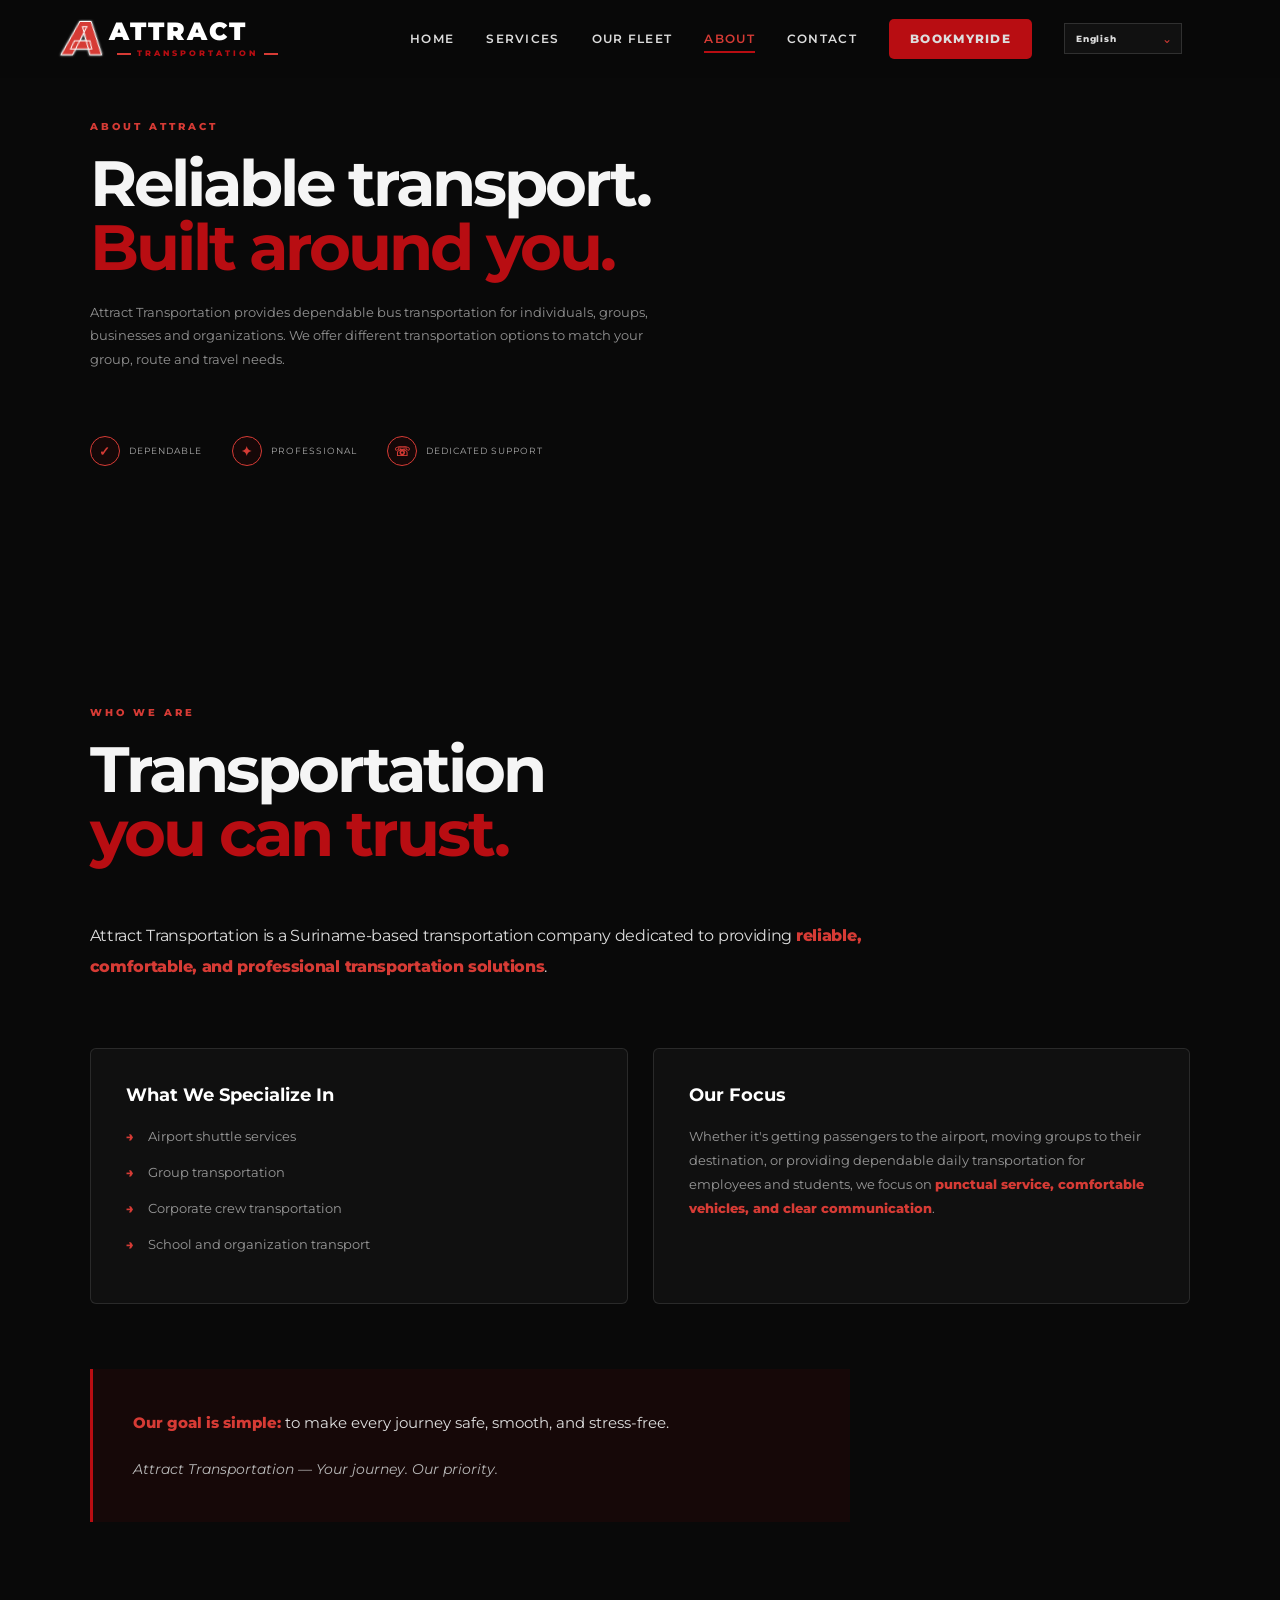
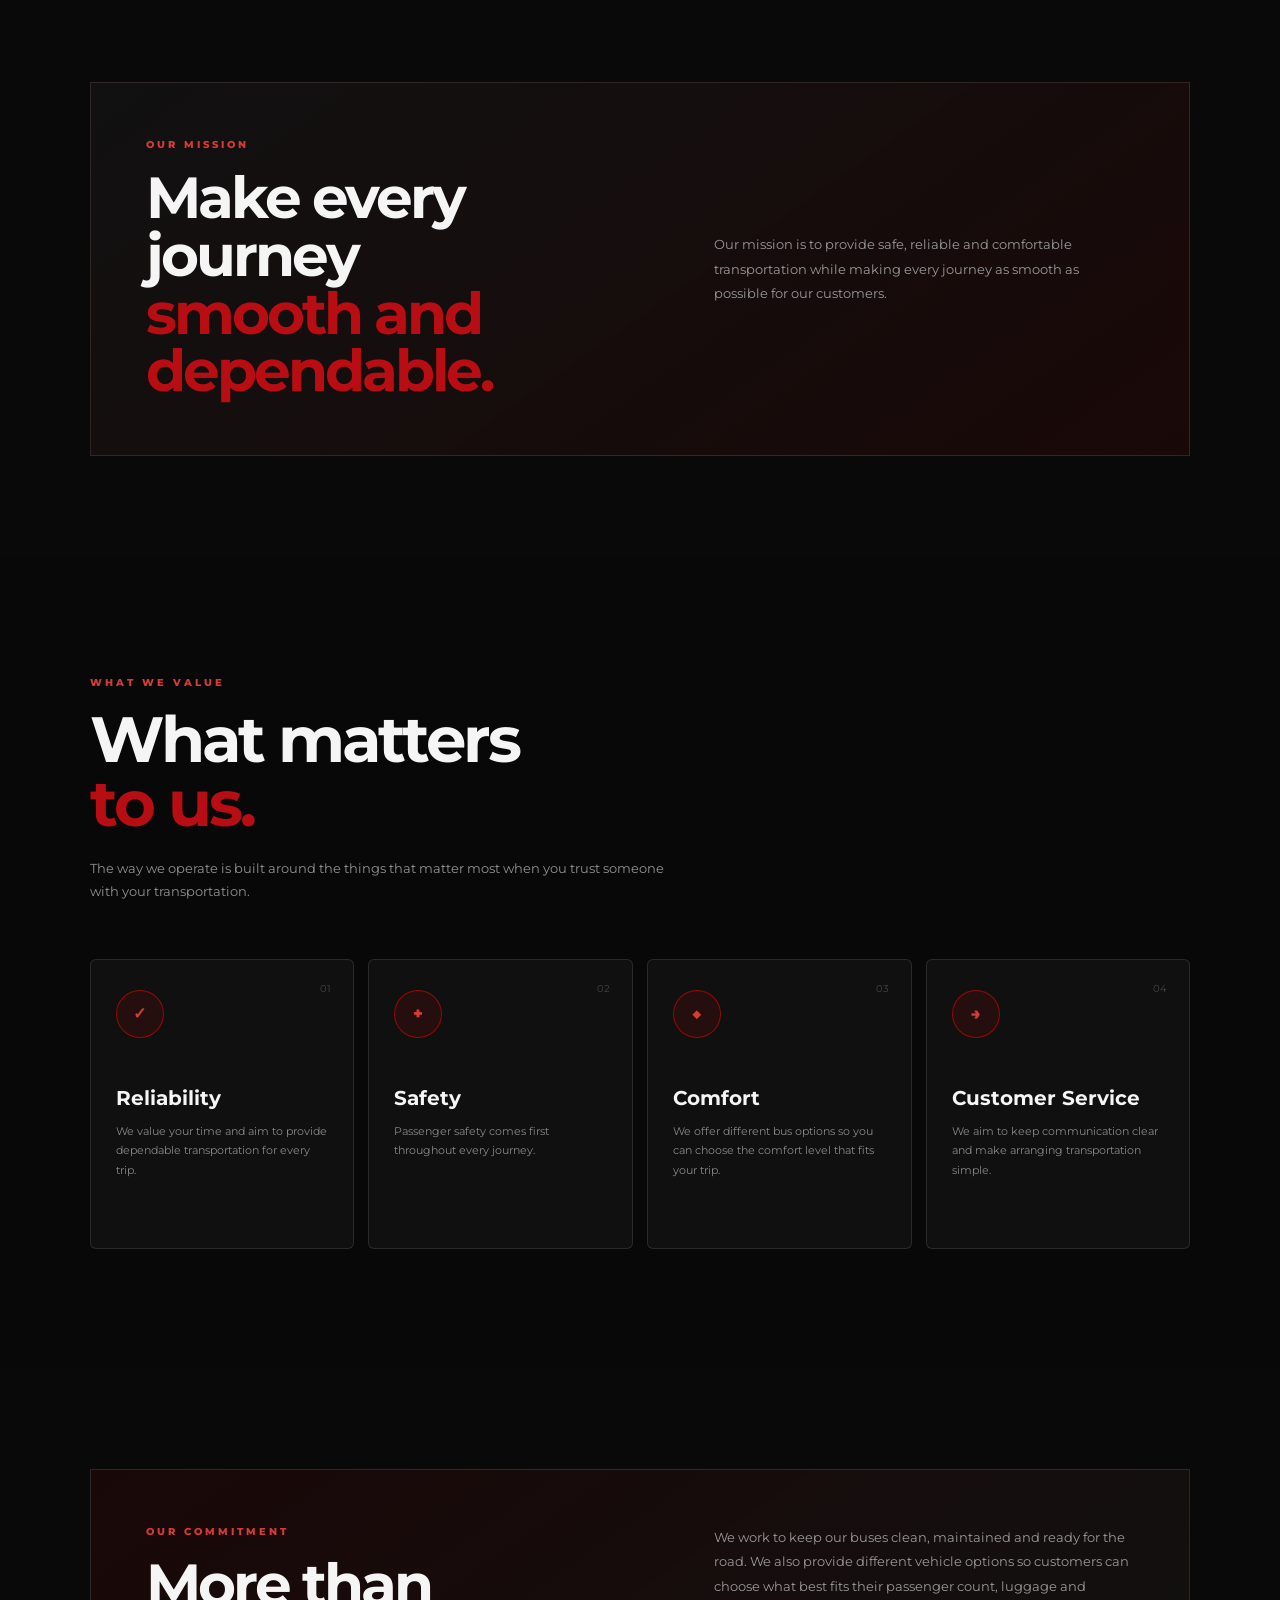
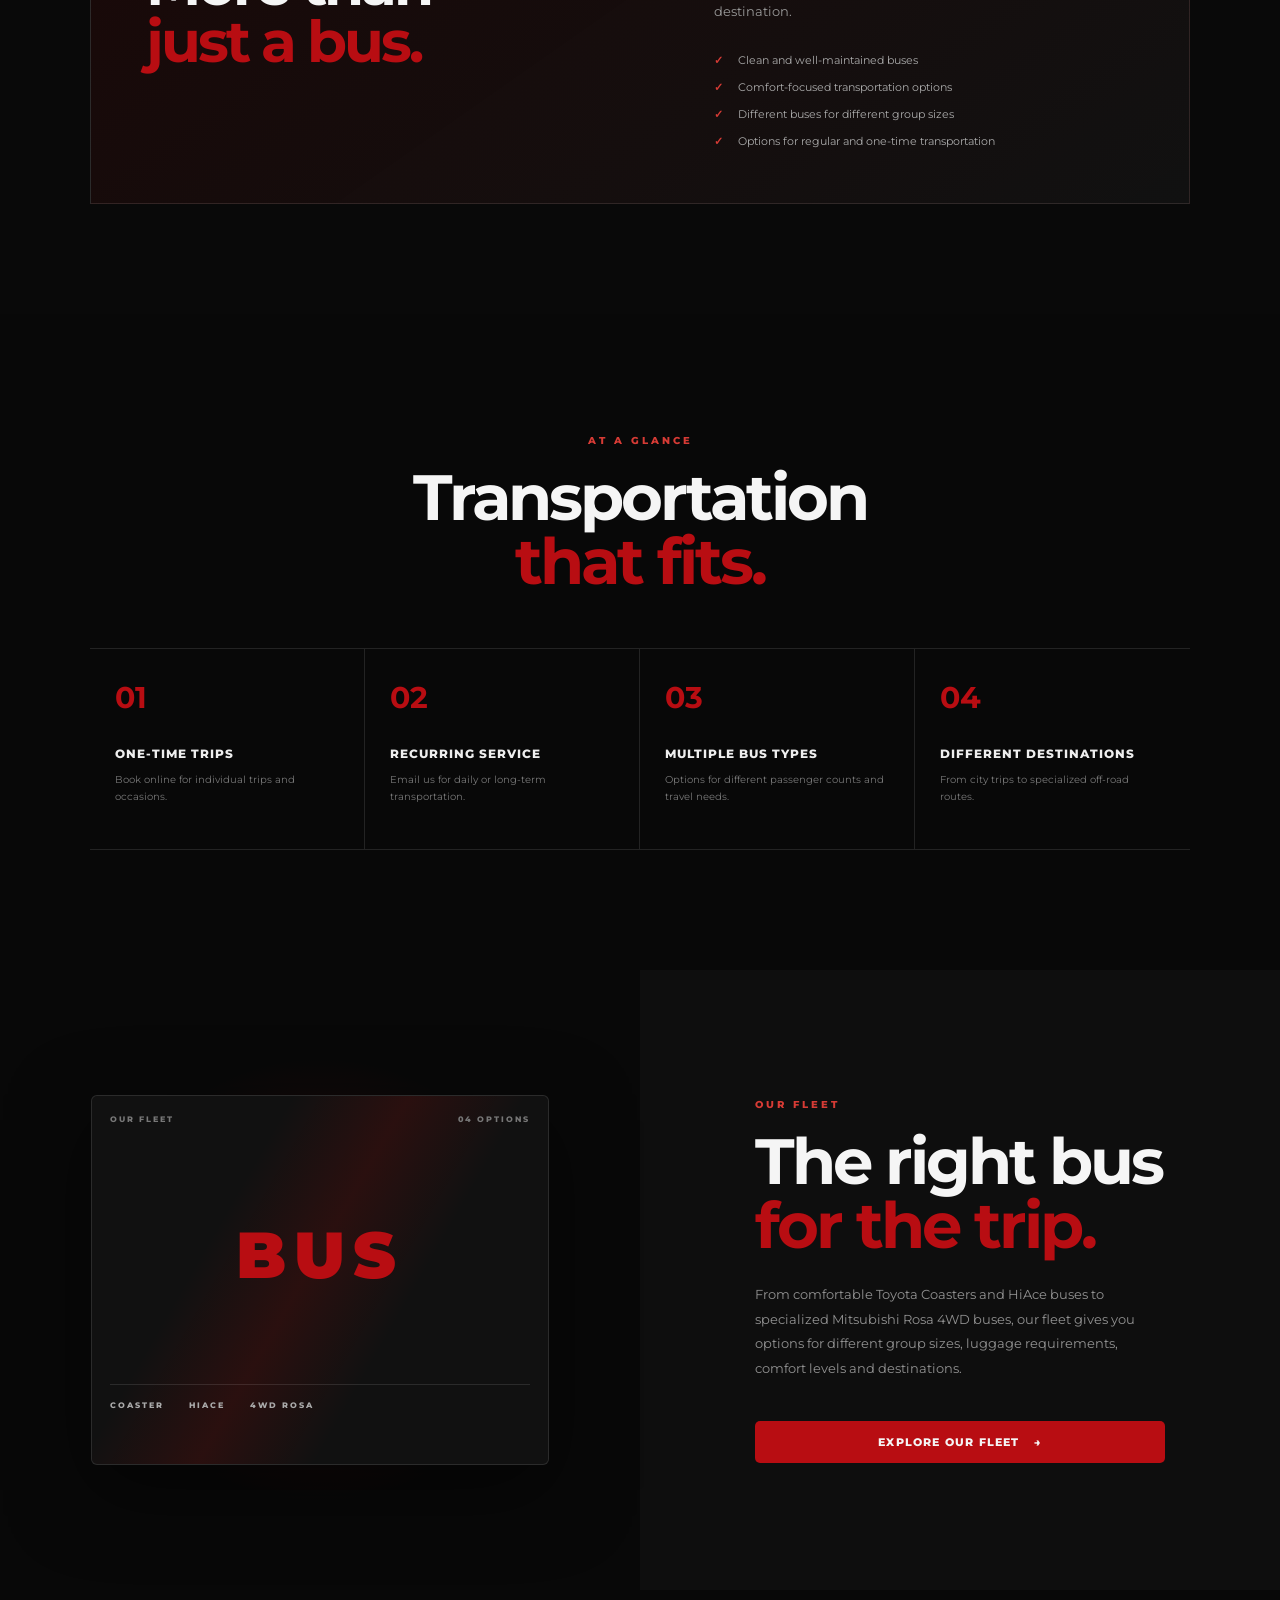
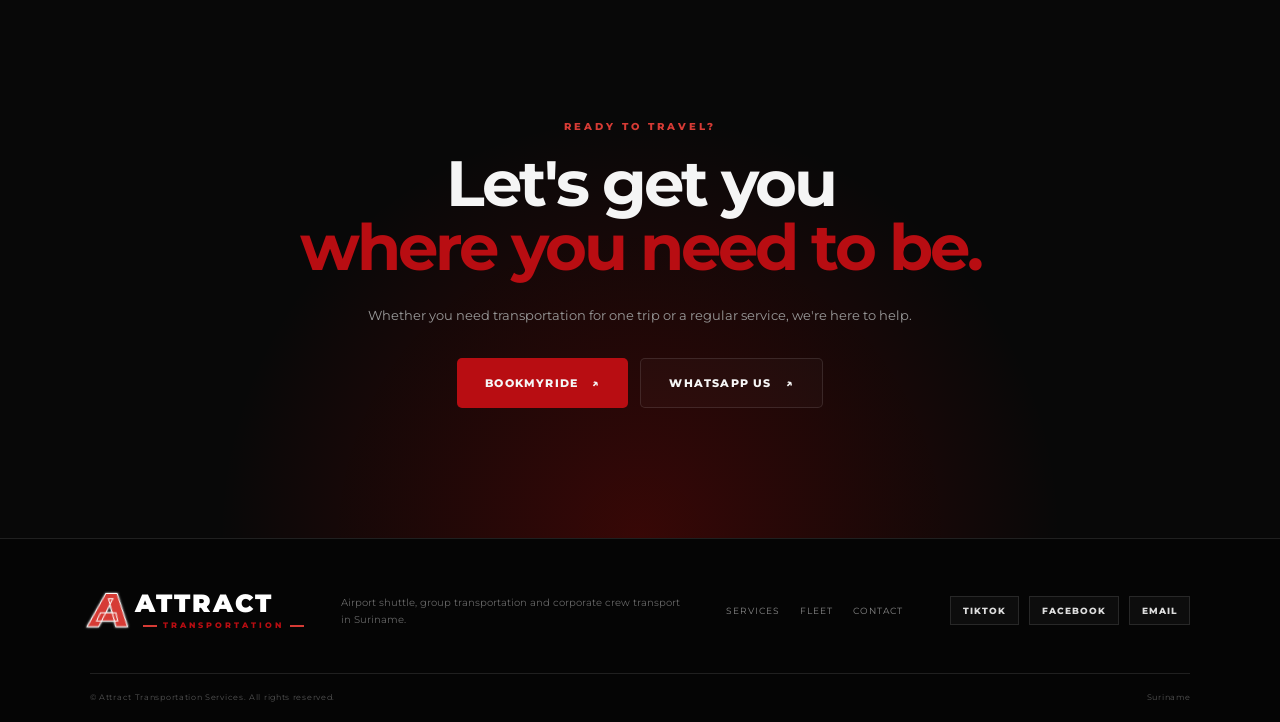
==== about.html @ d3d2a914 "Add files via upload" ====
<!DOCTYPE html>
<html lang="en">
<head>
  <meta charset="UTF-8">
  <meta name="viewport" content="width=device-width, initial-scale=1.0">
  <meta name="description" content="Learn about Attract Transportation and what we stand for.">
  <title>About | Attract Transportation</title>
  <link rel="preconnect" href="https://fonts.googleapis.com">
  <link rel="preconnect" href="https://fonts.gstatic.com" crossorigin>
  <link href="https://fonts.googleapis.com/css2?family=Montserrat:wght@400;500;600;700;800&display=swap" rel="stylesheet">
  <link rel="stylesheet" href="style.css">
</head>
<body>

<div class="loader" id="loader">
  <div class="loader-ring"></div>
  <span>ATTRACT</span>
</div>

<header class="header" id="header">
  <a class="logo" href="index.html" aria-label="Attract Transportation home">
    <span class="logo-symbol" aria-hidden="true">A</span>
    <span class="logo-text">
      <span class="logo-title">ATTRACT</span>
      <span class="logo-subtitle">TRANSPORTATION</span>
    </span>
  </a>

  <button class="menu-toggle" id="menuToggle" aria-label="Open menu" aria-expanded="false">
    <span></span><span></span><span></span>
  </button>

  <nav class="nav" id="nav">
    <a href="index.html">Home</a>
    <a href="services.html">Services</a>
    <a href="fleet.html">Our Fleet</a>
    <a class="active" href="about.html">About</a>
    <a href="contact.html">Contact</a>
    <a class="nav-cta" href="bookmyride.html">BookMyRide</a>
  </nav>
</header>

<main>

  <!-- ABOUT HERO -->
  <section class="section about-hero">
    <div class="section-heading reveal">
      <p class="eyebrow">ABOUT ATTRACT</p>
      <h2>Reliable transport.<br><span>Built around you.</span></h2>
      <p>Attract Transportation provides dependable bus transportation for individuals, groups, businesses and organizations. We offer different transportation options to match your group, route and travel needs.</p>
    </div>

    <div class="hero-trust reveal delay-1">
      <div><span class="trust-icon" aria-hidden="true">✓</span><span>Dependable</span></div>
      <div><span class="trust-icon" aria-hidden="true">✦</span><span>Professional</span></div>
      <div><span class="trust-icon" aria-hidden="true">☏</span><span>Dedicated Support</span></div>
    </div>
  </section>

  <!-- OUR STORY -->
  <section class="section about-story">
    <div class="section-heading reveal">
      <p class="eyebrow">WHO WE ARE</p>
      <h2>Transportation<br><span>you can trust.</span></h2>
    </div>

    <div class="about-story-content reveal">
      <div class="about-intro">
        <p class="intro-main">
          Attract Transportation is a Suriname-based transportation company dedicated to providing 
          <strong>reliable, comfortable, and professional transportation solutions</strong>.
        </p>
      </div>

      <div class="about-story-highlights">
        <div class="highlight-box reveal">
          <h3>What We Specialize In</h3>
          <ul class="highlight-list">
            <li>Airport shuttle services</li>
            <li>Group transportation</li>
            <li>Corporate crew transportation</li>
            <li>School and organization transport</li>
          </ul>
        </div>

        <div class="highlight-box reveal delay-1">
          <h3>Our Focus</h3>
          <p>
            Whether it's getting passengers to the airport, moving groups to their destination, 
            or providing dependable daily transportation for employees and students, we focus on 
            <strong>punctual service, comfortable vehicles, and clear communication</strong>.
          </p>
        </div>
      </div>

      <div class="about-mission-statement reveal delay-2">
        <p class="mission-text">
          <strong>Our goal is simple:</strong> to make every journey safe, smooth, and stress-free.
        </p>
        <p class="tagline">
          <em>Attract Transportation — Your journey. Our priority.</em>
        </p>
      </div>
    </div>
  </section>

  <!-- MISSION -->
  <section class="section about-mission">
    <div class="about-mission-box reveal">
      <div>
        <p class="eyebrow">OUR MISSION</p>
        <h2>Make every journey<br><span>smooth and dependable.</span></h2>
      </div>
      <p>
        Our mission is to provide safe, reliable and comfortable
        transportation while making every journey as smooth as possible
        for our customers.
      </p>
    </div>
  </section>

  <!-- VALUES -->
  <section class="section about-values">
    <div class="section-heading reveal">
      <p class="eyebrow">WHAT WE VALUE</p>
      <h2>What matters<br><span>to us.</span></h2>
      <p>
        The way we operate is built around the things that matter most when
        you trust someone with your transportation.
      </p>
    </div>

    <div class="about-values-grid">
      <article class="about-value-card reveal">
        <span>01</span>
        <div class="about-value-icon">✓</div>
        <h3>Reliability</h3>
        <p>We value your time and aim to provide dependable transportation for every trip.</p>
      </article>

      <article class="about-value-card reveal delay-1">
        <span>02</span>
        <div class="about-value-icon">+</div>
        <h3>Safety</h3>
        <p>Passenger safety comes first throughout every journey.</p>
      </article>

      <article class="about-value-card reveal delay-2">
        <span>03</span>
        <div class="about-value-icon">◆</div>
        <h3>Comfort</h3>
        <p>We offer different bus options so you can choose the comfort level that fits your trip.</p>
      </article>

      <article class="about-value-card reveal delay-3">
        <span>04</span>
        <div class="about-value-icon">→</div>
        <h3>Customer Service</h3>
        <p>We aim to keep communication clear and make arranging transportation simple.</p>
      </article>
    </div>
  </section>

  <!-- COMMITMENT -->
  <section class="section about-commitment">
    <div class="about-commitment-box reveal">
      <div>
        <p class="eyebrow">OUR COMMITMENT</p>
        <h2>More than<br><span>just a bus.</span></h2>
      </div>
      <div>
        <p>
          We work to keep our buses clean, maintained and ready for the road.
          We also provide different vehicle options so customers can choose
          what best fits their passenger count, luggage and destination.
        </p>

        <ul class="about-check-list">
          <li>Clean and well-maintained buses</li>
          <li>Comfort-focused transportation options</li>
          <li>Different buses for different group sizes</li>
          <li>Options for regular and one-time transportation</li>
        </ul>
      </div>
    </div>
  </section>

  <!-- COMPANY FACTS -->
  <section class="section about-facts">
    <div class="section-heading centered reveal">
      <p class="eyebrow">AT A GLANCE</p>
      <h2>Transportation<br><span>that fits.</span></h2>
    </div>

    <div class="about-facts-grid">
      <div class="about-fact reveal">
        <strong>01</strong>
        <span>One-Time Trips</span>
        <p>Book online for individual trips and occasions.</p>
      </div>
      <div class="about-fact reveal delay-1">
        <strong>02</strong>
        <span>Recurring Service</span>
        <p>Email us for daily or long-term transportation.</p>
      </div>
      <div class="about-fact reveal delay-2">
        <strong>03</strong>
        <span>Multiple Bus Types</span>
        <p>Options for different passenger counts and travel needs.</p>
      </div>
      <div class="about-fact reveal delay-3">
        <strong>04</strong>
        <span>Different Destinations</span>
        <p>From city trips to specialized off-road routes.</p>
      </div>
    </div>
  </section>

  <!-- FLEET PREVIEW -->
  <section class="split-section about-fleet-preview">
    <div class="fleet-photo about-fleet-visual reveal">
      <div class="about-fleet-card">
        <div class="about-fleet-card-top">
          <span>OUR FLEET</span>
          <span>04 OPTIONS</span>
        </div>
        <div class="about-fleet-bus">BUS</div>
        <div class="about-fleet-card-bottom">
          <span>COASTER</span>
          <span>HIACE</span>
          <span>4WD ROSA</span>
        </div>
      </div>
    </div>

    <div class="fleet-copy reveal delay-1">
      <p class="eyebrow">OUR FLEET</p>
      <h2>The right bus<br><span>for the trip.</span></h2>
      <p>
        From comfortable Toyota Coasters and HiAce buses to specialized
        Mitsubishi Rosa 4WD buses, our fleet gives you options for different
        group sizes, luggage requirements, comfort levels and destinations.
      </p>
      <a class="btn btn-primary" href="fleet.html">Explore Our Fleet <span>→</span></a>
    </div>
  </section>

  <!-- CTA -->
  <section class="cta-section">
    <div class="cta-bg"></div>
    <div class="cta-content reveal">
      <p class="eyebrow">READY TO TRAVEL?</p>
      <h2>Let's get you<br><span>where you need to be.</span></h2>
      <p>
        Whether you need transportation for one trip or a regular service,
        we're here to help.
      </p>
      <div class="contact-actions">
        <a class="btn big btn-primary" href="bookmyride.html">BookMyRide <span>↗</span></a>
        <a class="btn big btn-ghost" href="https://wa.me/5978834256?text=Hello%20Attract%20Transportation%2C%20I%27d%20like%20to%20request%20a%20quote." target="_blank" rel="noopener">WhatsApp Us <span>↗</span></a>
    </div>
      </div>
    </div>
  </section>

</main>

<footer>
  <div class="footer-main">
    <a class="logo" href="index.html">
      <span class="logo-symbol" aria-hidden="true">A</span>
      <span class="logo-text">
        <span class="logo-title">ATTRACT</span>
        <span class="logo-subtitle">TRANSPORTATION</span>
      </span>
    </a>

    <p>Airport shuttle, group transportation and corporate crew transport in Suriname.</p>

    <div class="footer-links">
      <a href="services.html">Services</a>
      <a href="fleet.html">Fleet</a>
      <a href="contact.html">Contact</a>
    </div>

    <div class="footer-social" aria-label="Social links">
      <a class="social-link" href="https://www.tiktok.com/@attract.transport" target="_blank" rel="noopener">TikTok</a>
      <a class="social-link" href="https://www.facebook.com/attracttransportation" target="_blank" rel="noopener">Facebook</a>
      <a class="social-link" href="mailto:ariefdoebrie@hotmail.com">Email</a>
    </div>
  </div>

  <div class="footer-bottom">
    <span>© <span id="year"></span> Attract Transportation Services. All rights reserved.</span>
    <span>Suriname</span>
  </div>
</footer>

<script src="script.js"></script>
</body>
</html>
---- style.css ----
*{margin:0;padding:0;box-sizing:border-box}
:root{--black:#080808;--black2:#111;--red:#b80d12;--red2:#d63b35;--white:#f5f5f5;--muted:#a7a7a7;--line:rgba(255,255,255,.11)}
html{scroll-behavior:smooth}
body{font-family:Montserrat,Arial,sans-serif;background:var(--black);color:var(--white);overflow-x:hidden}
a{color:inherit;text-decoration:none}
.header{height:78px;position:fixed;top:0;left:0;right:0;z-index:1000;display:flex;align-items:center;padding:0 5vw;border-bottom:1px solid transparent;background:rgba(8,8,8,.25);backdrop-filter:blur(12px);transition:.35s}
.header.scrolled{background:rgba(8,8,8,.94);border-color:var(--line)}
.logo{display:flex;align-items:center;gap:10px;margin-right:auto;min-width:0;line-height:1;height:54px}
.logo-symbol{font-size:48px;line-height:.82;font-weight:900;letter-spacing:-4px;color:var(--red2);-webkit-text-stroke:1px #fff;text-transform:uppercase;transform:skewX(-7deg);display:block;text-align:center;filter:drop-shadow(0 0 1px rgba(255,255,255,.9))}
.logo-text{display:flex;flex-direction:column;justify-content:center;min-width:0}
.logo-title{display:block;font-size:25px;line-height:.95;font-weight:900;letter-spacing:2px;color:#fff;text-transform:uppercase;white-space:nowrap}
.logo-subtitle{display:block;margin-top:5px;padding:0 2px;text-transform:uppercase;font-size:8px;letter-spacing:3px;color:var(--red);font-weight:800;white-space:nowrap}
.logo-subtitle:before,.logo-subtitle:after{content:"";display:inline-block;vertical-align:middle;width:14px;height:2px;background:var(--red2);margin:0 6px}
.logo-mark{width:38px;height:38px;border:2px solid var(--red);display:grid;place-items:center;font-size:21px;font-weight:800;transform:skew(-8deg)}
.logo strong{display:block;font-size:16px;letter-spacing:2px}
.logo small{display:block;color:#aaa;font-size:7px;letter-spacing:3px;margin-top:2px}
.nav{display:flex;gap:32px;margin-right:34px}.nav a{font-size:12px;font-weight:600;text-transform:uppercase;letter-spacing:1.3px;color:#ddd;position:relative}.nav a:after{content:"";position:absolute;left:0;bottom:-8px;width:0;height:2px;background:var(--red);transition:.25s}.nav a:hover:after{width:100%}
.nav-cta,.btn{display:inline-flex;align-items:center;justify-content:center;gap:14px;font-size:11px;font-weight:800;text-transform:uppercase;letter-spacing:1.2px;padding:14px 21px;transition:.3s}
.nav-cta{background:var(--red);clip-path:polygon(7px 0,100% 0,calc(100% - 7px) 100%,0 100%)}.nav-cta:hover,.btn-primary:hover{background:var(--red2);transform:translateY(-2px)}
.menu-toggle{display:none;background:none;border:0}.menu-toggle span{display:block;width:26px;height:2px;background:#fff;margin:5px}
.hero{min-height:100vh;display:grid;grid-template-columns:minmax(620px,1fr) minmax(340px,430px);align-items:center;padding:120px 7vw 70px;position:relative;overflow:hidden;background:radial-gradient(circle at 78% 50%,rgba(225,6,0,.16),transparent 34%),linear-gradient(125deg,#080808 40%,#101010)}
.hero:after{content:"";position:absolute;inset:0;pointer-events:none;background:linear-gradient(90deg,transparent 49.9%,rgba(255,255,255,.025) 50%,transparent 50.1%),linear-gradient(0deg,transparent 49.9%,rgba(255,255,255,.025) 50%,transparent 50.1%);background-size:80px 80px;opacity:.25}
.hero-glow{position:absolute;width:500px;height:500px;border-radius:50%;right:-150px;top:10%;background:var(--red);filter:blur(150px);opacity:.13}
.hero-content,.hero-visual{position:relative;z-index:2}
.eyebrow{font-size:10px;letter-spacing:3px;font-weight:800;color:var(--red2);margin-bottom:18px}
.hero h1{font-size:clamp(45px,6.2vw,88px);line-height:.95;letter-spacing:-4px;font-weight:800}.hero h1 span,h2 span{color:var(--red)}
.hero-text{max-width:600px;color:#b8b8b8;font-size:14px;line-height:1.9;margin:25px 0 30px}
.hero-buttons{display:flex;gap:12px;flex-wrap:wrap}.btn-primary{background:var(--red)}.btn-ghost,.btn-outline{border:1px solid var(--line);background:rgba(255,255,255,.025)}.btn-ghost:hover,.btn-outline:hover{border-color:rgba(225,6,0,.7);transform:translateY(-2px)}
.hero-trust{display:flex;align-items:center;gap:30px;margin-top:65px}.hero-trust div{display:flex;align-items:center;gap:9px}.hero-trust .trust-icon{width:30px;height:30px;border-radius:999px;display:inline-grid;place-items:center;border:1px solid var(--red2);color:var(--red2);font-size:13px;font-weight:900;background:rgba(225,6,0,.06)}.hero-trust span:not(.trust-icon){font-size:9px;text-transform:uppercase;letter-spacing:1px;line-height:1.5;color:#aaa}
.hero-ad{position:relative;z-index:2;min-height:420px;display:flex;align-items:center;justify-content:center}.hero-video-ad{width:100%;min-height:420px}.video-frame{width:100%;min-height:420px;border:1px solid rgba(255,255,255,.18);background:#111;box-shadow:inset 0 0 30px rgba(255,255,255,.04),0 24px 60px rgba(0,0,0,.45);overflow:hidden;display:flex;flex-direction:column;justify-content:space-between}.video-topline{display:flex;align-items:center;justify-content:space-between;padding:12px 14px;background:#171717;border-bottom:1px solid var(--line)}.video-brand{font-size:10px;font-weight:900;letter-spacing:2px;text-transform:uppercase}.video-live{font-size:8px;letter-spacing:2px;color:var(--red2);font-weight:800}.video-placeholder{position:relative;flex:1;min-height:290px;display:flex;flex-direction:column;align-items:center;justify-content:center;background:linear-gradient(135deg,rgba(225,6,0,.35),rgba(255,255,255,.04)),radial-gradient(circle,rgba(255,255,255,.05),transparent);background-size:cover}.video-placeholder:before{content:"";position:absolute;inset:0;background-image:linear-gradient(120deg,transparent 25%,rgba(255,255,255,.08) 25%,rgba(255,255,255,.08) 26%,transparent 26%,transparent 48%,rgba(255,255,255,.08) 48%,rgba(255,255,255,.08) 49%,transparent 49%),linear-gradient(90deg,transparent 45%,rgba(255,255,255,.04) 45%,rgba(255,255,255,.04) 46%,transparent 46%);background-size:160px 160px;opacity:.75}.video-placeholder-icon{position:relative;z-index:1;width:72px;height:72px;border-radius:50%;display:grid;place-items:center;border:1px solid rgba(255,255,255,.7);color:white;font-size:24px;background:rgba(0,0,0,.35)}.video-placeholder-text{position:relative;z-index:1;margin-top:14px;font-size:11px;font-weight:800;letter-spacing:2px;text-transform:uppercase;color:#eee}.video-controls{display:flex;align-items:center;gap:4px;padding:10px 14px;border-top:1px solid var(--line)}.video-controls span{display:block;height:4px;background:var(--red2);flex:1}.video-controls span:nth-child(2){background:#ddd;opacity:.8}.video-controls span:nth-child(3){background:rgba(255,255,255,.2)}
.hero-visual{height:550px;display:grid;place-items:center}.visual-ring{position:absolute;border:1px solid rgba(225,6,0,.3);border-radius:50%;animation:spin 18s linear infinite}.ring-one{width:500px;height:500px}.ring-two{width:370px;height:370px;animation-direction:reverse;animation-duration:13s;border-color:rgba(255,255,255,.08)}
.bus-placeholder{width:min(450px,80%);height:260px;border:1px solid rgba(255,255,255,.15);background:linear-gradient(145deg,#181818,#0c0c0c);display:grid;place-items:center;align-content:center;box-shadow:0 25px 80px rgba(0,0,0,.5);transform:perspective(900px) rotateY(-7deg);position:relative;overflow:hidden}.bus-placeholder:before{content:"";position:absolute;inset:0;background:linear-gradient(120deg,transparent 30%,rgba(225,6,0,.13),transparent 65%);animation:sweep 4s ease-in-out infinite}.bus-icon{font-weight:800;font-size:45px;letter-spacing:5px;color:var(--red)}.bus-placeholder p{font-size:9px;letter-spacing:2px;margin-top:12px}.bus-placeholder small{color:#666;font-size:8px;margin-top:5px}.floating-card{position:absolute;right:1%;bottom:15%;padding:15px 18px;background:#171717;border:1px solid var(--line);display:flex;gap:11px;align-items:center;box-shadow:0 15px 40px #000}.pulse{width:8px;height:8px;background:#21d66b;border-radius:50%;box-shadow:0 0 0 5px rgba(33,214,107,.1)}.floating-card strong,.floating-card small{display:block}.floating-card strong{font-size:10px}.floating-card small{font-size:8px;color:#888;margin-top:4px}
.ticker{overflow:hidden;border-top:1px solid var(--line);border-bottom:1px solid var(--line);padding:16px 0;background:#0d0d0d}.ticker-track{display:flex;width:max-content;animation:ticker 28s linear infinite;gap:45px;color:#ddd;font-size:10px;font-weight:800;letter-spacing:2px}.ticker-track span:first-child{color:var(--red)}
.section{padding:120px 7vw}.section-heading{max-width:650px}.section-heading h2,.fleet-copy h2,.cta-content h2{font-size:clamp(38px,5vw,68px);line-height:1;letter-spacing:-3px}.section-heading>p:last-child{color:#929292;font-size:13px;line-height:1.8;margin-top:22px;max-width:580px}
.service-grid{display:grid;grid-template-columns:repeat(3,1fr);gap:15px;margin-top:55px}.service-card{min-height:360px;background:#101010;border:1px solid var(--line);padding:35px;position:relative;transition:.35s;overflow:hidden}.service-card:after{content:"";position:absolute;left:0;bottom:0;width:100%;height:3px;background:var(--red);transform:scaleX(0);transform-origin:left;transition:.35s}.service-card:hover{transform:translateY(-7px);border-color:rgba(225,6,0,.4)}.service-card:hover:after{transform:scaleX(1)}.service-card.featured{background:linear-gradient(145deg,#171010,#101010)}.service-number{position:absolute;right:25px;top:25px;color:#444;font-size:10px}.service-icon{font-size:35px;color:var(--red);margin-bottom:45px}.service-icon-bus{display:inline-grid;place-items:center;width:56px;height:56px;margin-bottom:30px;border-radius:50%;border:1px solid rgba(225,6,0,.55);background:radial-gradient(circle,rgba(225,6,0,.22),transparent);font-size:36px;color:var(--red2);box-shadow:inset 0 0 15px rgba(225,6,0,.2)}.service-icon-fleet{display:inline-grid;place-items:center;align-items:center;justify-content:center;width:56px;height:56px;margin-bottom:30px;border-radius:50%;border:1px solid rgba(225,6,0,.55);background:radial-gradient(circle,rgba(225,6,0,.22),transparent);font-size:25px;color:var(--red2);box-shadow:inset 0 0 15px rgba(225,6,0,.2);line-height:1}.service-icon-corporate{display:inline-grid;place-items:center;width:56px;height:56px;margin-bottom:30px;border-radius:50%;border:1px solid var(--red2);background:rgba(225,6,0,.1);font-size:24px;color:var(--red2);box-shadow:inset 0 0 15px rgba(225,6,0,.2)}.service-card h3{font-size:22px;margin-bottom:15px}.service-card p{color:#888;font-size:12px;line-height:1.8}.service-card .service-status{margin-top:16px;margin-bottom:42px;color:var(--red2);font-size:10px;font-weight:800;letter-spacing:2px;text-transform:uppercase}.service-card a{position:absolute;bottom:30px;font-size:9px;text-transform:uppercase;letter-spacing:1.4px;font-weight:800;color:#ddd}.service-card a span{color:var(--red);margin-left:7px}.included-section{margin-top:55px;padding:44px 46px;border:1px solid var(--line);background:linear-gradient(145deg,rgba(255,255,255,.03),rgba(225,6,0,.08));box-shadow:inset 0 0 20px rgba(225,6,0,.05)}.included-header h2{font-size:clamp(30px,4vw,50px);line-height:1.04;letter-spacing:-2px}.included-header h2 span{color:var(--red)}.included-header .eyebrow{margin-bottom:14px}.included-list{display:grid;grid-template-columns:repeat(2,1fr);gap:26px;margin-top:30px}.included-item{display:flex;align-items:flex-start;gap:14px;border-top:1px solid var(--line);padding-top:20px}.included-item h3{font-size:17px;margin-bottom:8px}.included-item p{font-size:11px;line-height:1.8;color:#888}.included-icon{display:inline-grid;place-items:center;width:30px;height:30px;border-radius:50%;border:1px solid var(--red2);background:rgba(225,6,0,.12);color:var(--red2);font-weight:900;flex:none}.included-item:nth-child(1),.included-item:nth-child(2){border-top:0;padding-top:0}.included-item:nth-child(2){border-top:0}
.reliability-section{padding-top:60px;padding-bottom:90px;background:#090909}.reliability-wrap{border:1px solid var(--line);background:linear-gradient(145deg,rgba(255,255,255,.03),rgba(225,6,0,.05));padding:54px 50px}.reliability-copy h2{margin-top:0}.reliability-copy p:last-child{max-width:640px;margin-top:24px;color:#aaa}.reliability-grid{display:grid;grid-template-columns:repeat(4,1fr);gap:14px;margin-top:36px}.reliability-card{min-height:210px;background:#101010;border:1px solid var(--line);padding:28px 22px}.reliability-card h3{font-size:20px;margin:20px 0 10px}.reliability-card p{font-size:11px;line-height:1.8;color:#888}.reliability-icon{width:48px;height:48px;border-radius:50%;display:grid;place-items:center;border:1px solid rgba(225,6,0,.65);color:var(--red2);font-size:24px;background:rgba(225,6,0,.12)}
.split-section{display:grid;grid-template-columns:1fr 1fr;min-height:620px;background:#0e0e0e}.fleet-photo{min-height:620px;background:radial-gradient(circle at center,rgba(225,6,0,.16),transparent 50%),#080808;display:grid;place-items:center;padding:60px}.fleet-slider-shell{width:100%;max-width:620px;border:1px solid var(--line);background:#111;position:relative;padding:12px}.fleet-slider-shell:before,.fleet-slider-shell:after{content:"";position:absolute;width:30px;height:30px}.fleet-slider-shell:before{left:-11px;top:-11px;border-left:2px solid var(--red);border-top:2px solid var(--red)}.fleet-slider-shell:after{right:-11px;bottom:-11px;border-right:2px solid var(--red);border-bottom:2px solid var(--red)}.fleet-slider{position:relative;min-height:360px;overflow:hidden;background:#050505}.fleet-slide{position:absolute;inset:0;opacity:0;transition:opacity .45s ease}.fleet-slide.is-active{opacity:1}.fleet-slide img{width:100%;height:360px;object-fit:cover;filter:grayscale(.05) contrast(1.12);display:block}.fleet-slider-controls{display:flex;align-items:center;justify-content:center;gap:18px;padding-top:16px}.fleet-arrow{width:38px;height:38px;border:1px solid var(--line);background:transparent;color:white;display:grid;place-items:center;cursor:pointer}.fleet-arrow:hover{border-color:var(--red);color:var(--red2)}.fleet-dots{display:flex;align-items:center;gap:7px}.fleet-dot{display:inline-block;width:9px;height:9px;border-radius:50%;border:1px solid #777}.fleet-dot.is-active{background:var(--red);border-color:var(--red)}.fleet-copy{padding:100px 9vw;display:flex;flex-direction:column;justify-content:center}.fleet-copy>p:nth-of-type(2){color:#929292;font-size:13px;line-height:1.9;max-width:500px;margin:25px 0 40px}.specs{display:grid;grid-template-columns:repeat(3,1fr);gap:12px}.specs div{border-top:1px solid var(--line);padding-top:15px}.specs strong{font-size:28px;color:var(--red);display:block}.specs span{font-size:8px;color:#888;text-transform:uppercase;letter-spacing:1px;line-height:1.5}.note{color:#555;font-size:8px;margin-top:25px}
.experience{background:#090909}.centered{margin:auto;text-align:center}.centered>p:last-child{margin:auto}.fleet-options-section{padding-top:60px}.fleet-options-grid{display:grid;grid-template-columns:repeat(4,1fr);gap:15px;margin-top:45px}.fleet-option-card{background:#101010;border:1px solid var(--line);padding:0 0 36px;min-height:260px;position:relative;overflow:hidden}.fleet-option-card:after{content:'';position:absolute;left:0;right:0;bottom:0;height:3px;background:var(--red);transform:scaleX(.45);transform-origin:left}.fleet-option-card .fleet-card-body{padding:20px 34px 0}.fleet-option-card h3{font-size:22px;margin:0 0 12px}.fleet-option-card p{color:#888;font-size:12px;line-height:1.9;margin:0 0 20px}.fleet-option-card:nth-child(1){background:linear-gradient(145deg,rgba(225,6,0,.16),#101010)}.fleet-option-card:nth-child(2){background:#101010}.fleet-option-card:nth-child(3){background:linear-gradient(145deg,rgba(255,255,255,.04),#101010)}.fleet-option-card:nth-child(4){background:linear-gradient(145deg,rgba(225,6,0,.1),#101010)}.fleet-option-image-slider{position:relative;height:210px;background:#080808;border-bottom:1px solid var(--line);overflow:hidden;display:flex;flex-direction:column}.fleet-option-slider{position:relative;flex:1;width:100%;overflow:hidden}.fleet-option-slide{position:absolute;inset:0;width:100%;height:100%;opacity:0;transition:opacity .4s ease;display:block;object-fit:cover}.fleet-option-slide.is-active{opacity:1}.fleet-option-slide{width:100%;height:100%;object-fit:cover;display:block;filter:grayscale(.1) contrast(1.12)}.fleet-option-controls{display:flex;align-items:center;justify-content:space-between;padding:8px 12px;background:rgba(0,0,0,.3);gap:8px}.fleet-option-arrow{width:28px;height:28px;border:1px solid rgba(225,6,0,.6);background:rgba(0,0,0,.4);color:var(--red2);display:grid;place-items:center;cursor:pointer;font-size:12px;font-weight:800;transition:.25s}.fleet-option-arrow:hover{border-color:var(--red);background:rgba(225,6,0,.2);color:#fff}.fleet-option-dot{display:inline-block;width:6px;height:6px;border-radius:50%;background:rgba(255,255,255,.3);border:1px solid rgba(255,255,255,.5);cursor:pointer;transition:.25s;margin:0 2px}.fleet-option-dot.is-active{background:var(--red);border-color:var(--red)}.fleet-capacity{display:flex;align-items:center;justify-content:space-between;gap:12px;margin-bottom:16px;padding-bottom:12px;border-bottom:1px solid var(--line)}.fleet-capacity-label{font-size:8px;letter-spacing:2px;text-transform:uppercase;color:#aaa}.fleet-capacity-value{font-size:12px;font-weight:800;color:var(--red2)}.fleet-check-list{margin:16px 0 0;padding:0;list-style:none}.fleet-check-list li{position:relative;padding-left:20px;margin-bottom:8px;color:#aaa;font-size:10px;line-height:1.6}.fleet-check-list li:before{content:'✓';position:absolute;left:0;top:0;color:var(--red2)}
.cta-section{position:relative;padding:130px 7vw;text-align:center;overflow:hidden}.cta-bg{position:absolute;inset:0;background:radial-gradient(circle at 50% 100%,rgba(225,6,0,.22),transparent 50%)}.cta-content{position:relative;z-index:2}.cta-content>p:not(.eyebrow){color:#999;font-size:13px;line-height:1.8;max-width:550px;margin:25px auto}.contact-actions{display:flex;justify-content:center;gap:12px;flex-wrap:wrap;margin-top:30px}.btn.big{padding:17px 28px}.contact-placeholder{font-size:10px!important;color:#666!important}
footer{background:#050505;border-top:1px solid var(--line);padding:45px 7vw 20px}.footer-main{display:flex;align-items:center;gap:35px;padding-bottom:35px}.footer-main>p{color:#666;font-size:10px;line-height:1.7;max-width:350px}.footer-links{display:flex;gap:20px;margin-left:auto}.footer-links a{font-size:9px;color:#888;text-transform:uppercase;letter-spacing:1px}.footer-social{display:flex;align-items:center;gap:10px;margin-left:12px}.social-link{display:inline-flex;align-items:center;justify-content:center;padding:8px 12px;border:1px solid var(--line);background:rgba(255,255,255,.03);color:#ddd;font-size:9px;font-weight:800;text-transform:uppercase;letter-spacing:1px;transition:.25s}.social-link:hover{border-color:var(--red2);color:white;background:rgba(225,6,0,.16)}.footer-bottom{border-top:1px solid var(--line);padding-top:18px;display:flex;justify-content:space-between;color:#555;font-size:8px;letter-spacing:.7px}
.loader{position:fixed;inset:0;background:#080808;z-index:9999;display:grid;place-items:center;align-content:center;gap:18px;transition:.7s}.loader.hidden{opacity:0;visibility:hidden}.loader span{font-weight:800;letter-spacing:5px;font-size:12px}.loader-ring{width:48px;height:48px;border:2px solid #333;border-top-color:var(--red);border-radius:50%;animation:spin 1s linear infinite}
.reveal{opacity:0;transform:translateY(35px);transition:opacity .8s ease,transform .8s ease}.reveal.visible{opacity:1;transform:none}.delay-1{transition-delay:.12s}.delay-2{transition-delay:.24s}.delay-3{transition-delay:.36s}
@keyframes spin{to{transform:rotate(360deg)}}@keyframes sweep{0%,100%{transform:translateX(-100%)}50%{transform:translateX(100%)}}@keyframes ticker{to{transform:translateX(-50%)}}
@media(max-width:900px){.nav{gap:17px;margin-right:15px}.nav-cta{display:none}.hero{grid-template-columns:1fr;padding-top:130px}.hero-visual{height:430px}.service-grid{grid-template-columns:1fr}.split-section{grid-template-columns:1fr}.fleet-photo{min-height:430px}.fleet-copy{padding:80px 7vw}.fleet-options-grid{grid-template-columns:repeat(2,1fr)}.feature-grid{grid-template-columns:1fr 1fr}.feature:nth-child(2){border-right:0}.feature:nth-child(3),.feature:nth-child(4){border-top:1px solid var(--line)}.reliability-grid{grid-template-columns:repeat(2,1fr)}.reliability-wrap{padding:38px 30px}}
@media(min-width:651px) and (max-width:900px){
  .header{padding:0 30px;gap:14px}
  .logo{flex:1 1 auto;margin-right:0}
  .menu-toggle{display:block;flex:none;width:36px;height:36px;padding:5px;z-index:1001}
  .nav{
    position:absolute;
    top:78px;
    left:0;
    right:0;
    width:100%;
    background:#090909;
    border-bottom:1px solid var(--line);
    display:flex;
    flex-direction:column;
    padding:10px 30px 20px;
    gap:0;
    max-height:calc(100vh - 78px);
    overflow-y:auto;
    transform:translateY(-110%);
    transition:.35s;
    box-shadow:0 18px 30px rgba(0,0,0,.35);
  }
  .nav.open{transform:translateY(0)}
  .nav a{display:block;padding:16px 4px;border-bottom:1px solid var(--line);font-size:11px;letter-spacing:1.6px}
  .nav a:last-of-type{border-bottom:0}
  .nav .nav-cta{display:flex;width:100%;margin-top:8px;clip-path:none;background:var(--red)}
  .nav .language-switcher{display:flex;width:100%;margin:8px 0 0;padding-top:8px;border-top:1px solid var(--line)}
  .nav .language-switcher select{width:100%;min-width:0}
}
@media(min-width:901px) and (max-width:1100px){
  .header{padding-left:3vw;padding-right:3vw}
  .nav{gap:16px;margin-right:10px}
  .nav a{font-size:10px;letter-spacing:1px}
  .nav-cta{padding:12px 15px;font-size:10px}
  .hero{grid-template-columns:minmax(0,1fr) minmax(280px,360px);padding-left:5vw;padding-right:5vw}
  .hero-content{min-width:0}
  .hero-ad,.hero-video-ad,.video-frame{min-width:0}
}
@media(max-width:650px){.header{padding:0 5vw}.menu-toggle{display:block;z-index:1001}.nav{position:absolute;top:78px;left:0;right:0;background:#090909;border-bottom:1px solid var(--line);display:flex;flex-direction:column;padding:25px 7vw;gap:24px;transform:translateY(-140%);transition:.35s}.nav.open{transform:none}.nav a{font-size:11px}.hero{padding-left:6vw;padding-right:6vw}.hero h1{letter-spacing:-2px}.hero-trust{gap:15px;margin-top:45px}.hero-visual{height:350px}.ring-one{width:340px;height:340px}.ring-two{width:260px;height:260px}.bus-placeholder{height:190px}.floating-card{right:0;bottom:8%}.section{padding:85px 6vw}.section-heading h2,.fleet-copy h2,.cta-content h2{letter-spacing:-2px}.fleet-photo{min-height:330px;padding:30px}.fleet-options-grid{grid-template-columns:1fr}.bus-placeholder.large{height:220px}.specs{grid-template-columns:1fr 1fr}.specs div:last-child{grid-column:1/-1}.feature-grid{grid-template-columns:1fr}.feature{border-right:0;border-bottom:1px solid var(--line);min-height:auto;padding:28px 5px}.feature:nth-child(2),.feature:nth-child(3),.feature:nth-child(4){border-top:0}.footer-main{flex-direction:column;align-items:flex-start}.footer-links{margin-left:0}.footer-bottom{gap:10px;flex-direction:column}.ticker-track{gap:25px}.hero-buttons .btn{width:100%}.reliability-grid{grid-template-columns:1fr}.reliability-section{padding-top:40px;padding-bottom:70px}.reliability-wrap{padding:30px 22px}.included-section{margin-top:30px;padding:27px 22px}.included-list{grid-template-columns:1fr}.included-header h2{font-size:clamp(28px,7vw,40px)}}}

/* Separate page layout */
.page-hero{padding:150px 7vw 90px;background:radial-gradient(circle at 78% 50%,rgba(225,6,0,.16),transparent 34%),#080808;position:relative;overflow:hidden}
.section-preview{background:#090909}
.preview-grid{margin-top:45px}
.contact-panel{margin-top:55px;padding:45px;background:#101010;border:1px solid var(--line);display:flex;align-items:center;justify-content:space-between;gap:30px}
.contact-panel h3{font-size:24px;margin-bottom:12px}.contact-panel p{color:#888;font-size:12px;line-height:1.8;max-width:550px}
.contact-panel .contact-actions{margin-top:0}
.nav a.active{color:var(--red2)}.nav a.active:after{width:100%}
@media(max-width:650px){.contact-panel{flex-direction:column;align-items:flex-start;padding:30px}.contact-panel .contact-actions{width:100%}.contact-panel .btn{width:100%}}

@media(max-width:650px){
  .hero-content,
  .hero-ad,
  .hero-video-ad,
  .section-heading,
  .booking-layout,
  .booking-form,
  .booking-intro,
  .contact-info-wrap,
  .contact-info-grid,
  .contact-panel>div,
  .service-highlight,
  .included-section,
  .about-story-highlights,
  .about-mission-statement,
  .about-mission-box,
  .about-commitment-box{
    min-width:0;
    max-width:100%;
  }
  .hero-trust{
    flex-wrap:wrap;
    gap:14px 18px;
  }
  .hero-trust div{
    min-width:0;
    flex:1 1 130px;
  }
  .hero-trust span:not(.trust-icon){
    overflow-wrap:anywhere;
  }
}

.service-cta-grid{margin-top:45px;display:grid;grid-template-columns:repeat(2,1fr);gap:20px}.service-highlight{background:#101010;border:1px solid var(--line);padding:34px 35px;min-height:330px}.service-highlight h2{font-size:clamp(26px,3vw,40px);line-height:1.04;letter-spacing:-2px;margin:0 0 20px}.service-highlight p{color:#888;font-size:12px;line-height:1.85;margin:0 0 16px}.service-highlight .service-highlight-title{font-weight:800;color:#ddd;margin:14px 0 12px}.service-highlight .service-list{margin:0 0 24px;padding-left:18px;color:#aaa}.service-highlight .service-list li{margin-bottom:9px;line-height:1.55}.service-highlight .service-link{font-size:10px;letter-spacing:2px;font-weight:800;text-transform:uppercase;color:#fff;border-bottom:1px solid var(--red);padding-bottom:6px}.service-highlight .service-link span{color:var(--red);margin-left:4px}.service-highlight .service-link:hover{color:var(--red2)}@media(max-width:900px){.service-cta-grid{grid-template-columns:1fr}.service-highlight{min-height:auto}}@media(max-width:650px){.service-cta-grid{grid-template-columns:1fr}.service-highlight{padding:24px 22px}}.service-cta-grid{margin-top:45px;display:grid;grid-template-columns:repeat(2,1fr);gap:20px}.service-highlight{background:#101010;border:1px solid var(--line);padding:34px 35px;min-height:330px;position:relative;overflow:hidden}.service-highlight:before{content:'';position:absolute;top:0;left:0;width:100%;height:3px;background:var(--red)}.service-highlight h2{font-size:clamp(26px,3vw,40px);line-height:1.04;letter-spacing:-2px;margin:0 0 20px}.service-highlight p{color:#888;font-size:12px;line-height:1.85;margin:0 0 16px}.service-highlight .service-highlight-title{font-weight:800;color:#ddd;margin:14px 0 12px}.service-highlight .service-list{margin:0 0 24px;padding-left:18px;color:#aaa}.service-highlight .service-list li{margin-bottom:9px;line-height:1.55}.service-highlight .service-link{font-size:10px;letter-spacing:2px;font-weight:800;text-transform:uppercase;color:#fff;border-bottom:1px solid var(--red);padding-bottom:6px}.service-highlight .service-link span{color:var(--red);margin-left:4px}.service-highlight .service-link:hover{color:var(--red2)}.service-highlight:nth-child(1){background:linear-gradient(135deg,rgba(225,6,0,.26),rgba(17,17,17,.96))}.service-highlight:nth-child(2){background:linear-gradient(135deg,rgba(255,255,255,.05),rgba(16,16,16,.96))}.service-cta-grid .service-highlight:nth-child(1) h2{color:white}.service-cta-grid .service-highlight:nth-child(2) h2{color:white}

/* =========================
   ABOUT PAGE
   ========================= */

.about-hero{
  background:#090909;
}

.about-hero-mark{
  position:relative;
  height:450px;
  display:grid;
  place-items:center;
  overflow:hidden;
}
.about-mark-ring{
  position:absolute;
  border-radius:50%;
  border:1px solid rgba(225,6,0,.3);
  animation:spin 18s linear infinite;
}
.about-mark-ring.ring-one{width:390px;height:390px}
.about-mark-ring.ring-two{
  width:275px;height:275px;
  animation-direction:reverse;
  animation-duration:13s;
  border-color:rgba(255,255,255,.08);
}
.about-mark-letter{
  position:relative;
  z-index:2;
  color:var(--red2);
  font-size:190px;
  line-height:1;
  font-weight:900;
  letter-spacing:-15px;
  transform:skewX(-7deg);
  -webkit-text-stroke:2px rgba(255,255,255,.85);
  filter:drop-shadow(0 20px 40px rgba(0,0,0,.55));
}
.about-mark-label{
  position:absolute;
  z-index:3;
  bottom:55px;
  right:4%;
  padding:12px 16px;
  background:#151515;
  border:1px solid var(--line);
  color:#ddd;
  font-size:9px;
  font-weight:800;
  letter-spacing:2px;
  line-height:1.6;
}

.about-story{background:#090909}
.about-story-content{
  margin-top:55px;
  display:flex;
  flex-direction:column;
  gap:45px;
}
.about-intro{
  max-width:820px;
}
.intro-main{
  color:#ddd;
  font-size:16px;
  line-height:1.95;
  letter-spacing:-.3px;
}
.intro-main strong{
  color:var(--red2);
  font-weight:800;
}
.about-story-highlights{
  display:grid;
  grid-template-columns:1fr 1fr;
  gap:25px;
  margin:20px 0;
}
.highlight-box{
  padding:35px;
  background:#101010;
  border:1px solid var(--line);
  position:relative;
  overflow:hidden;
  transition:.35s;
}
.highlight-box:after{
  content:"";
  position:absolute;
  top:0;left:0;
  width:100%;height:3px;
  background:var(--red);
  transform:scaleX(0);
  transform-origin:left;
  transition:.35s;
}
.highlight-box:hover{
  transform:translateY(-5px);
  border-color:rgba(225,6,0,.4);
  background:#0e0e0e;
}
.highlight-box:hover:after{
  transform:scaleX(1);
}
.highlight-box h3{
  font-size:18px;
  margin-bottom:18px;
  color:#fff;
}
.highlight-box p{
  color:#999;
  font-size:13px;
  line-height:1.85;
  margin:0;
}
.highlight-box p strong{
  color:var(--red2);
  font-weight:800;
}
.highlight-list{
  list-style:none;
  padding:0;
  margin:0;
}
.highlight-list li{
  color:#999;
  font-size:13px;
  line-height:1.85;
  padding-left:22px;
  margin-bottom:12px;
  position:relative;
}
.highlight-list li:before{
  content:"→";
  position:absolute;
  left:0;
  color:var(--red2);
  font-weight:800;
}
.about-mission-statement{
  padding:40px;
  border-left:3px solid var(--red);
  background:rgba(225,6,0,.06);
  max-width:760px;
}
.mission-text{
  color:#ddd;
  font-size:15px;
  line-height:1.9;
  margin:0;
}
.mission-text strong{
  color:var(--red2);
  font-weight:800;
}
.tagline{
  color:#b8b8b8;
  font-size:14px;
  line-height:1.8;
  margin:20px 0 0;
  font-style:italic;
}

.about-mission{
  padding-top:40px;
  padding-bottom:100px;
  background:#090909;
}
.about-mission-box{
  display:grid;
  grid-template-columns:1.1fr .9fr;
  gap:55px;
  align-items:center;
  padding:55px;
  border:1px solid var(--line);
  background:linear-gradient(145deg,rgba(255,255,255,.03),rgba(225,6,0,.08));
}
.about-mission-box h2{
  font-size:clamp(34px,4.5vw,58px);
  line-height:1;
  letter-spacing:-3px;
}
.about-mission-box h2 span{color:var(--red)}
.about-mission-box>p{
  color:#999;
  font-size:13px;
  line-height:1.9;
  max-width:520px;
}

.about-values{background:#080808}
.about-values-grid{
  display:grid;
  grid-template-columns:repeat(4,1fr);
  gap:14px;
  margin-top:55px;
}
.about-value-card{
  min-height:290px;
  padding:30px 25px;
  background:#101010;
  border:1px solid var(--line);
  position:relative;
  overflow:hidden;
  transition:.35s;
}
.about-value-card:after{
  content:"";
  position:absolute;
  left:0;bottom:0;
  width:100%;height:3px;
  background:var(--red);
  transform:scaleX(0);
  transform-origin:left;
  transition:.35s;
}
.about-value-card:hover{
  transform:translateY(-7px);
  border-color:rgba(225,6,0,.4);
}
.about-value-card:hover:after{transform:scaleX(1)}
.about-value-card>span:first-child{
  position:absolute;
  top:22px;right:22px;
  color:#444;font-size:10px;
}
.about-value-icon{
  width:48px;height:48px;
  border-radius:50%;
  display:grid;place-items:center;
  border:1px solid rgba(225,6,0,.6);
  color:var(--red2);
  background:rgba(225,6,0,.10);
  font-weight:900;
  margin-bottom:48px;
}
.about-value-card h3{font-size:20px;margin-bottom:12px}
.about-value-card p{color:#888;font-size:11px;line-height:1.8}

.about-commitment{
  background:#090909;
  padding-top:100px;
  padding-bottom:110px;
}
.about-commitment-box{
  display:grid;
  grid-template-columns:1.1fr .9fr;
  gap:55px;
  align-items:flex-start;
  padding:55px;
  border:1px solid var(--line);
  background:linear-gradient(145deg,rgba(225,6,0,.08),rgba(255,255,255,.03));
}
.about-commitment-box h2{
  font-size:clamp(34px,4.5vw,58px);
  line-height:1;
  letter-spacing:-3px;
}
.about-commitment-box h2 span{color:var(--red)}
.about-commitment-box>div:last-child>p{
  color:#999;
  font-size:13px;
  line-height:1.9;
  max-width:520px;
  margin-bottom:30px;
}
.about-check-list{
  list-style:none;
  padding:0;
  margin:0;
  display:grid;
  gap:13px;
}
.about-check-list li{
  color:#aaa;
  font-size:11px;
  padding-left:24px;
  position:relative;
}
.about-check-list li:before{
  content:"✓";
  position:absolute;
  left:0;top:0;
  color:var(--red2);
  font-weight:900;
}

.about-facts{background:#080808}
.about-facts-grid{
  display:grid;
  grid-template-columns:repeat(4,1fr);
  margin-top:55px;
  border-top:1px solid var(--line);
  border-bottom:1px solid var(--line);
}
.about-fact{
  min-height:200px;
  padding:30px 25px;
  border-right:1px solid var(--line);
}
.about-fact:last-child{border-right:0}
.about-fact strong{
  display:block;
  color:var(--red);
  font-size:30px;
  margin-bottom:30px;
}
.about-fact span{
  display:block;
  color:#eee;
  font-size:12px;
  font-weight:800;
  text-transform:uppercase;
  letter-spacing:1px;
}
.about-fact p{
  color:#777;
  font-size:10px;
  line-height:1.7;
  margin-top:10px;
}

.about-fleet-preview{background:#0e0e0e}
.about-fleet-visual{
  min-height:620px;
  background:
    radial-gradient(circle at center,rgba(225,6,0,.18),transparent 50%),
    #080808;
}
.about-fleet-card{
  width:min(500px,88%);
  min-height:370px;
  border:1px solid var(--line);
  background:#111;
  padding:18px;
  position:relative;
  box-shadow:0 25px 80px rgba(0,0,0,.5);
  overflow:hidden;
}
.about-fleet-card:before{
  content:"";
  position:absolute;
  inset:0;
  background:linear-gradient(120deg,transparent 30%,rgba(225,6,0,.12),transparent 65%);
  animation:sweep 5s ease-in-out infinite;
}
.about-fleet-card-top,
.about-fleet-card-bottom{
  position:relative;
  z-index:1;
  display:flex;
  justify-content:space-between;
  gap:10px;
  color:#777;
  font-size:8px;
  font-weight:800;
  letter-spacing:2px;
}
.about-fleet-bus{
  position:relative;
  z-index:1;
  min-height:260px;
  display:grid;
  place-items:center;
  color:var(--red);
  font-size:65px;
  font-weight:900;
  letter-spacing:8px;
}
.about-fleet-card-bottom{
  color:#aaa;
  justify-content:flex-start;
  gap:25px;
  border-top:1px solid var(--line);
  padding-top:15px;
}

@media(max-width:900px){
  .about-hero{grid-template-columns:1fr;min-height:auto}
  .about-hero-mark{height:360px}
  .about-story-grid,
  .about-mission-box,
  .about-commitment-box{grid-template-columns:1fr}
  .about-values-grid{grid-template-columns:1fr 1fr}
  .about-facts-grid{grid-template-columns:1fr 1fr}
  .about-fact:nth-child(2){border-right:0}
  .about-fact:nth-child(n+3){border-top:1px solid var(--line)}
  .about-fleet-visual{min-height:430px}
}
@media(max-width:650px){
  .about-hero{padding-top:135px}
  .about-hero-content h1{letter-spacing:-2px}
  .about-mark-ring.ring-one{width:300px;height:300px}
  .about-mark-ring.ring-two{width:220px;height:220px}
  .about-mark-letter{font-size:140px}
  .about-mark-label{right:2%;bottom:25px}
  .about-story-grid{margin-top:35px}
  .about-mission-box{padding:30px 22px}
  .about-values-grid,
  .about-facts-grid{grid-template-columns:1fr}
  .about-fact{border-right:0!important;border-top:1px solid var(--line)}
  .about-fact:first-child{border-top:0}
  .about-commitment{padding-top:70px}
  .about-commitment-box{padding:30px 22px}
  .about-fleet-visual{min-height:330px;padding:30px}
  .about-fleet-card{min-height:260px}
  .about-fleet-bus{min-height:165px;font-size:48px}
  .about-fleet-card-bottom{gap:12px;flex-wrap:wrap}
}
\n\n/* CONTACT + SIMPLIFIED ABOUT HERO */\n.about-hero-simple{display:flex;justify-content:center;align-items:center;text-align:center;min-height:620px;padding-top:150px;padding-bottom:90px;background:radial-gradient(circle at 50% 45%,rgba(225,6,0,.13),transparent 38%),linear-gradient(125deg,#080808 40%,#101010)}\n.about-hero-simple .about-hero-content{max-width:820px;margin:0 auto}\n.about-hero-simple .hero-text{margin:28px auto 0;max-width:650px}\n.contact-hero{min-height:560px;display:flex;align-items:center}\n.contact-info-section{background:#090909}\n.contact-info-grid{display:grid;grid-template-columns:repeat(3,1fr);gap:14px;margin-top:55px}\n.contact-info-card{min-height:220px;padding:28px;background:#101010;border:1px solid var(--line);display:flex;flex-direction:column;align-items:flex-start;transition:.35s;text-decoration:none}\n.contact-info-card:hover{transform:translateY(-6px);border-color:rgba(225,6,0,.55);background:#121212}\n.contact-info-icon{width:48px;height:48px;border:1px solid rgba(225,6,0,.55);border-radius:50%;display:grid;place-items:center;color:var(--red2);font-weight:800;font-size:18px;margin-bottom:30px;background:rgba(225,6,0,.08)}\n.contact-info-label{font-size:9px;font-weight:800;letter-spacing:2px;color:#777;margin-bottom:9px}\n.contact-info-card strong{color:#eee;font-size:14px;line-height:1.45;overflow-wrap:anywhere}\n.contact-info-card small{color:#777;font-size:10px;line-height:1.65;margin-top:10px}\n.contact-book-section{background:#080808;padding-top:0}\n.contact-book-section .contact-panel{display:grid;grid-template-columns:1fr auto;gap:35px;align-items:center;padding:50px;border:1px solid var(--line);background:linear-gradient(145deg,rgba(255,255,255,.03),rgba(225,6,0,.07))}\n.contact-book-section .contact-panel h3{font-size:28px;margin:8px 0 10px}\n.contact-book-section .contact-panel p:not(.eyebrow){max-width:650px;color:#888;font-size:12px;line-height:1.8}\n@media(max-width:900px){.contact-info-grid{grid-template-columns:1fr 1fr}.contact-book-section .contact-panel{grid-template-columns:1fr}}\n@media(max-width:600px){.about-hero-simple{min-height:520px;padding-top:135px}.contact-info-grid{grid-template-columns:1fr}.contact-book-section .contact-panel{padding:30px 22px}.contact-book-section .contact-actions{justify-content:flex-start}}\n

/* =========================================================
   FINAL ABOUT + CONTACT LAYOUT FIX
   These overrides intentionally come last so they win over
   older page-specific rules without changing the site theme.
   ========================================================= */

/* ABOUT HERO — centered, clean, no side graphic */
.about-hero{
  display:block !important;
  position:relative;
  min-height:620px !important;
  padding:170px 6vw 110px !important;
  text-align:center;
  overflow:hidden;
  background:
    radial-gradient(circle at 50% 45%,rgba(225,6,0,.13),transparent 34%),
    #080808 !important;
}
.about-hero .hero-glow{
  position:absolute;
  width:520px;
  height:520px;
  left:50%;
  top:48%;
  transform:translate(-50%,-50%);
  border-radius:50%;
  border:1px solid rgba(225,6,0,.12);
  box-shadow:0 0 100px rgba(225,6,0,.07);
  pointer-events:none;
}
.about-hero-content{
  position:relative !important;
  z-index:2;
}

/* ABOUT sections — more breathing room and consistent widths */
.about-story,
.about-values,
.about-facts{overflow:hidden}
.about-story .section-heading,
.about-values .section-heading,
.about-facts .section-heading{
  max-width:760px;
}
.about-story-grid{
  max-width:1120px;
  margin-left:auto;
  margin-right:auto;
}
.about-mission-box,
.about-commitment-box{
  max-width:1200px;
  margin-left:auto;
  margin-right:auto;
}

/* CONTACT PAGE */
.contact-info-section{
  background:#090909;
  padding:100px 6vw;
}
.contact-info-wrap{
  width:min(1200px,100%);
  margin:0 auto;
}
.contact-info-heading{
  max-width:720px;
  margin-bottom:50px;
}
.contact-info-heading h2{
  font-size:clamp(38px,5vw,64px);
  line-height:1;
  letter-spacing:-3px;
}
.contact-info-heading h2 span{color:var(--red)}
.contact-info-grid{
  display:grid;
  grid-template-columns:repeat(3,1fr);
  gap:14px;
}
.contact-info-card{
  min-height:190px;
  padding:28px;
  border:1px solid var(--line);
  background:#101010;
  position:relative;
  overflow:hidden;
  transition:transform .35s,border-color .35s,background .35s;
}
.contact-info-card:hover{
  transform:translateY(-6px);
  border-color:rgba(225,6,0,.45);
  background:#131313;
}
.contact-info-card:after{
  content:"";
  position:absolute;
  left:0;
  bottom:0;
  width:100%;
  height:2px;
  background:var(--red);
  transform:scaleX(0);
  transform-origin:left;
  transition:transform .35s;
}
.contact-info-card:hover:after{transform:scaleX(1)}
.contact-info-icon{
  width:42px;
  height:42px;
  border:1px solid rgba(225,6,0,.5);
  color:var(--red2);
  display:grid;
  place-items:center;
  font-size:13px;
  font-weight:800;
  margin-bottom:25px;
}
.contact-info-card small{
  display:block;
  color:#666;
  font-size:8px;
  font-weight:800;
  letter-spacing:2px;
  text-transform:uppercase;
  margin-bottom:8px;
}
.contact-info-card h3{
  margin:0 0 8px;
  font-size:17px;
}
.contact-info-card p,
.contact-info-card a{
  color:#888;
  font-size:11px;
  line-height:1.7;
  text-decoration:none;
}
.contact-info-card a:hover{color:#fff}
.contact-social-row{
  display:flex;
  gap:10px;
  flex-wrap:wrap;
  margin-top:10px;
}
.contact-social-row a{
  border:1px solid var(--line);
  padding:9px 12px;
  font-size:9px;
  letter-spacing:1px;
  text-transform:uppercase;
  color:#aaa;
}
.contact-social-row a:hover{
  color:#fff;
  border-color:rgba(225,6,0,.5);
}

@media(max-width:900px){
  .contact-info-grid{grid-template-columns:1fr 1fr}
  .about-story-highlights{grid-template-columns:1fr}
}
@media(max-width:600px){
  .contact-info-section{padding:75px 7vw}

@media(max-width:650px){
  .nav .nav-cta{
    display:flex;
    width:100%;
    margin-top:8px;
    clip-path:none;
    background:var(--red);
  }
  .nav .language-switcher{
    display:flex;
    width:100%;
    margin:8px 0 0;
    padding-top:8px;
    border-top:1px solid var(--line);
  }
  .nav .language-switcher select{
    width:100%;
    min-width:0;
  }
}
  .contact-info-grid{grid-template-columns:1fr}
  .contact-info-card{min-height:160px}
}


/* Softer edges for interactive surfaces */
.btn,
.nav-cta{
  border-radius:5px;
  clip-path:none;
}
.service-card,
.reliability-card,
.fleet-option-card,
.highlight-box,
.about-value-card,
.about-fleet-card,
.contact-info-card,
.contact-panel,
.included-section,
.reliability-wrap,
.booking-form,
.service-highlight,
.fleet-slider-shell{
  border-radius:6px;
}
/* CONTACT INFO */
.contact-info-grid{
  grid-template-columns:repeat(3,1fr) !important;
}
.contact-map-card{
  grid-column:1 / -1;
  min-height:360px;
  padding:0 !important;
  overflow:hidden;
  position:relative;
}
.contact-map-card a{
  display:block;
  width:100%;
  height:100%;
}
.contact-map-card iframe{
  display:block;
  width:100%;
  height:360px;
  border:0;
  filter:grayscale(1) contrast(1.05);
  opacity:.82;
  transition:.35s;
}
.contact-map-card:hover iframe{
  filter:grayscale(.15);
  opacity:1;
}
.contact-map-overlay{
  position:absolute;
  left:24px;
  bottom:24px;
  z-index:2;
  padding:13px 17px;
  background:rgba(10,10,10,.92);
  border:1px solid rgba(225,6,0,.45);
  color:#fff;
  pointer-events:none;
}
.contact-map-overlay small{
  display:block;
  color:#777;
  font-size:8px;
  font-weight:800;
  letter-spacing:2px;
  margin-bottom:5px;
}
.contact-map-overlay strong{
  font-size:13px;
}
.contact-trip-panel{
  margin-bottom:18px;
}
.contact-trip-panel h3{
  font-size:25px;
  margin:8px 0 10px;
}
.contact-trip-panel p{
  max-width:650px;
  color:#888;
  font-size:11px;
  line-height:1.8;
}
.contact-trip-panel .contact-actions{
  margin-top:22px;
}
@media(max-width:900px){
  .contact-info-grid{grid-template-columns:1fr 1fr !important}
  .contact-map-card{grid-column:1 / -1}
}
@media(max-width:600px){
  .contact-info-grid{grid-template-columns:1fr !important}
  .contact-map-card{grid-column:auto;min-height:280px}
  .contact-map-card iframe{height:280px}
}

@media(min-width:901px){
  .nav{
    align-items:center;
  }
  .nav > a:not(.nav-cta){
    display:flex;
    align-items:center;
    line-height:1;
  }
  .nav > .nav-cta{
    position:relative;
    line-height:1;
    font-weight:800;
    white-space:nowrap;
  }
  .nav > .nav-cta:after{
    display:none;
  }
  .nav > .language-switcher{
    flex:none;
    margin-left:0;
    margin-right:0;
  }
}


/* Language selector */
.language-switcher{
  display:flex;
  align-items:center;
  margin-right:16px;
  position:relative;
  z-index:1002;
}
.language-switcher select{
  appearance:none;
  -webkit-appearance:none;
  background:#111;
  color:#ddd;
  border:1px solid rgba(255,255,255,.13);
  border-radius:0;
  padding:9px 28px 9px 11px;
  min-width:118px;
  font-family:Montserrat,Arial,sans-serif;
  font-size:9px;
  font-weight:800;
  letter-spacing:.8px;
  cursor:pointer;
  outline:none;
}
.language-switcher:after{
  content:"⌄";
  position:absolute;
  right:10px;
  top:50%;
  transform:translateY(-55%);
  color:var(--red2);
  pointer-events:none;
  font-size:12px;
}
.language-switcher select:hover,
.language-switcher select:focus{
  border-color:rgba(225,6,0,.55);
}
@media(max-width:900px){
  .language-switcher{margin-right:10px}
  .language-switcher select{min-width:105px;padding:8px 25px 8px 8px}
}
@media(max-width:650px){
  .language-switcher{margin-left:auto;margin-right:12px}
  .language-switcher select{min-width:98px;font-size:8px}
  .nav-cta{display:none}
}


/* BOOKMYRIDE */
.booking-hero .page-hero-content{max-width:850px}
.booking-layout{display:grid;grid-template-columns:.8fr 1.2fr;gap:70px;align-items:start;max-width:1200px;margin:0 auto}
.booking-intro>p:not(.eyebrow){max-width:520px;color:#888;line-height:1.9;font-size:12px}
.booking-notes{margin-top:38px;border-top:1px solid rgba(255,255,255,.08)}
.booking-notes>div{display:grid;grid-template-columns:40px 1fr;column-gap:14px;padding:18px 0;border-bottom:1px solid rgba(255,255,255,.08)}
.booking-notes span{grid-row:span 2;color:var(--red2);font-size:10px;font-weight:800;letter-spacing:1px}
.booking-notes strong{font-size:11px;text-transform:uppercase;letter-spacing:1px}
.booking-notes small{color:#777;font-size:10px;line-height:1.6;margin-top:4px}
.booking-form{background:#111;border:1px solid rgba(255,255,255,.09);padding:38px}
.form-heading{margin-bottom:28px}
.form-heading h3{font-size:25px;margin:7px 0 0}
.form-grid{display:grid;grid-template-columns:1fr 1fr;gap:18px}
.booking-form label{display:flex;flex-direction:column;gap:8px;color:#aaa;font-size:9px;font-weight:800;text-transform:uppercase;letter-spacing:1px}
.booking-form label.full{grid-column:1 / -1}
.booking-form input,.booking-form select,.booking-form textarea{
  width:100%;box-sizing:border-box;background:#0a0a0a;border:1px solid rgba(255,255,255,.12);
  color:#eee;padding:14px;font-family:inherit;font-size:11px;outline:none;transition:.25s;
}
.booking-form textarea{resize:vertical}
.booking-form input:focus,.booking-form select:focus,.booking-form textarea:focus{border-color:rgba(225,6,0,.65)}
.booking-form .btn{margin-top:24px;width:100%;justify-content:center}
.booking-form .btn.btn-primary.big{
  border:1px solid rgba(225,6,0,.8);
  border-radius:12px;
  background:linear-gradient(135deg, var(--red) 0%, var(--red2) 100%);
  box-shadow:0 18px 34px rgba(184,13,18,.28);
  color:#fff;
  font-weight:800;
  letter-spacing:1.4px;
  padding:18px 26px;
  transition:transform .25s ease, box-shadow .25s ease, filter .25s ease;
}
.booking-form .btn.btn-primary.big:hover{
  transform:translateY(-2px);
  box-shadow:0 24px 38px rgba(184,13,18,.34);
  filter:brightness(1.05);
}
.form-note{color:#666;font-size:9px;line-height:1.7;margin:14px 0 0;text-align:center}
.form-section{margin-bottom:32px;padding-bottom:24px;border-bottom:1px solid rgba(255,255,255,.08)}
.form-section:last-of-type{border-bottom:0}
.form-section-title{font-size:13px;font-weight:800;text-transform:uppercase;letter-spacing:1.5px;color:#ddd;margin-bottom:20px}
.form-grid-2{display:grid;grid-template-columns:1fr 1fr;gap:18px}
.form-radio-group{display:flex;flex-direction:column;gap:16px}
.radio-option{display:flex;align-items:flex-start;gap:14px;cursor:pointer;padding:12px;border-radius:4px;transition:.25s;background:rgba(255,255,255,.02)}
.radio-option:hover{background:rgba(255,255,255,.04);border-color:rgba(225,6,0,.4)}
.radio-option input[type="radio"]{margin-top:4px;width:18px;height:18px;cursor:pointer;accent-color:var(--red2)}
.radio-option input[type="radio"]:checked + .radio-label{color:#fff}
.radio-label{display:block;font-size:13px;font-weight:800;text-transform:uppercase;letter-spacing:.5px;color:#ddd}
.radio-desc{display:block;font-size:11px;color:#777;text-transform:none;letter-spacing:0;margin-top:3px;font-weight:400}
.booking-recurring{padding-top:0}
@media(max-width:900px){
  .booking-layout{grid-template-columns:1fr;gap:40px}
}
@media(max-width:600px){
  .booking-form{padding:24px 18px}
  .form-grid{grid-template-columns:1fr}
  .form-grid-2{grid-template-columns:1fr}
  .booking-form label.full{grid-column:auto}
}

.nav-cta.active{background:var(--red)}
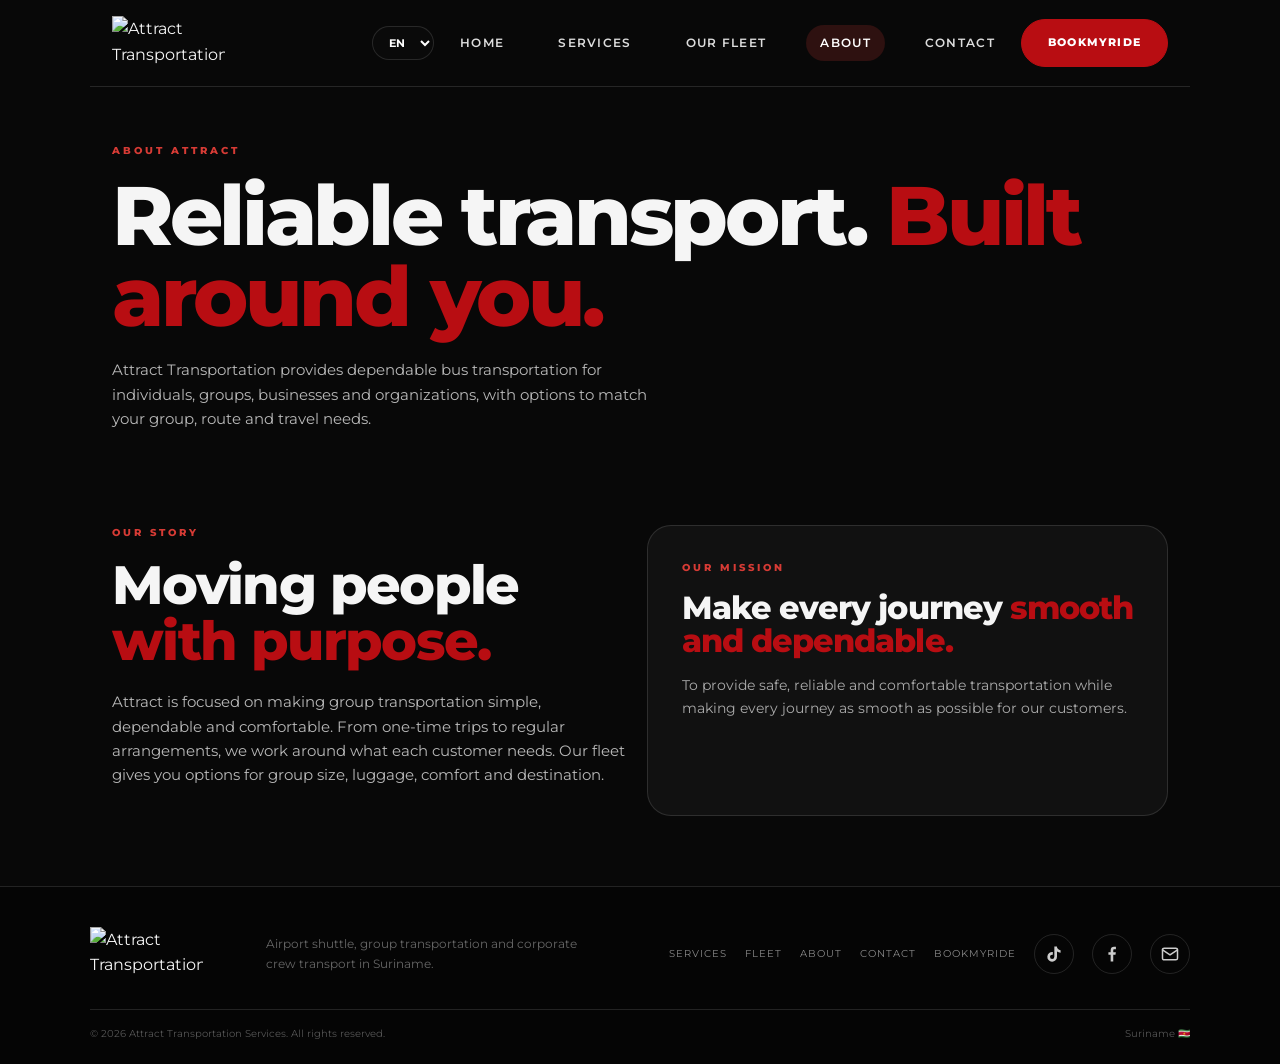
==== commit a0824b60: "Add files via upload" ====
--- a/about.html
+++ b/about.html
@@ -1,301 +1,47 @@
 <!DOCTYPE html>
 <html lang="en">
 <head>
-  <meta charset="UTF-8">
-  <meta name="viewport" content="width=device-width, initial-scale=1.0">
-  <meta name="description" content="Learn about Attract Transportation and what we stand for.">
-  <title>About | Attract Transportation</title>
-  <link rel="preconnect" href="https://fonts.googleapis.com">
-  <link rel="preconnect" href="https://fonts.gstatic.com" crossorigin>
-  <link href="https://fonts.googleapis.com/css2?family=Montserrat:wght@400;500;600;700;800&display=swap" rel="stylesheet">
-  <link rel="stylesheet" href="style.css">
+<meta charset="utf-8">
+<meta name="viewport" content="width=device-width, initial-scale=1, viewport-fit=cover">
+<meta name="description" content="Learn about Attract Transportation and what we stand for.">
+<title>About | Attract Transportation</title>
+<link rel="icon" href="images/logo.webp">
+<link rel="preconnect" href="https://fonts.googleapis.com">
+<link rel="preconnect" href="https://fonts.gstatic.com" crossorigin>
+<link href="https://fonts.googleapis.com/css2?family=Montserrat:wght@400;500;600;700;800&display=swap" rel="stylesheet">
+<link rel="stylesheet" href="style.css">
 </head>
-<body>
-
-<div class="loader" id="loader">
-  <div class="loader-ring"></div>
-  <span>ATTRACT</span>
-</div>
-
-<header class="header" id="header">
-  <a class="logo" href="index.html" aria-label="Attract Transportation home">
-    <span class="logo-symbol" aria-hidden="true">A</span>
-    <span class="logo-text">
-      <span class="logo-title">ATTRACT</span>
-      <span class="logo-subtitle">TRANSPORTATION</span>
-    </span>
-  </a>
-
-  <button class="menu-toggle" id="menuToggle" aria-label="Open menu" aria-expanded="false">
-    <span></span><span></span><span></span>
-  </button>
-
-  <nav class="nav" id="nav">
-    <a href="index.html">Home</a>
-    <a href="services.html">Services</a>
-    <a href="fleet.html">Our Fleet</a>
-    <a class="active" href="about.html">About</a>
-    <a href="contact.html">Contact</a>
-    <a class="nav-cta" href="bookmyride.html">BookMyRide</a>
-  </nav>
+<body data-page="about">
+<header>
+<a class="logo" href="index.html" aria-label="Attract Transportation home"><img class="lg" src="images/logo.webp" alt="Attract Transportation" width="420" height="200"></a>
+<select id="lang" aria-label="Language"><option value="en">EN</option><option value="nl">NL</option><option value="es">ES</option><option value="fr">FR</option></select>
+<button class="menu" id="menu" aria-label="Menu">☰</button>
+<nav id="nav">
+<a data-nav="home" href="index.html">Home</a><a data-nav="services" href="index.html#services">Services</a><a data-nav="fleet" href="fleet.html">Our Fleet</a><a data-nav="about" href="about.html">About</a><a data-nav="contact" href="contact.html">Contact</a>
+</nav>
+<a class="btn cta-h" href="bookmyride.html">BookMyRide</a>
 </header>
 
 <main>
+<div class="pg"><div class="wrap"><p class="eyebrow">ABOUT ATTRACT</p><h1>Reliable transport. <span>Built around you.</span></h1>
+<p class="lead">Attract Transportation provides dependable bus transportation for individuals, groups, businesses and organizations, with options to match your group, route and travel needs.</p></div></div>
+<section class="s"><div class="wrap"><div class="g g2">
+<div><p class="eyebrow">OUR STORY</p><h2>Moving people <span>with purpose.</span></h2><p class="lead">Attract is focused on making group transportation simple, dependable and comfortable. From one-time trips to regular arrangements, we work around what each customer needs. Our fleet gives you options for group size, luggage, comfort and destination.</p></div>
+<div class="panelbox"><p class="eyebrow">OUR MISSION</p><h2 style="font-size:2rem">Make every journey <span>smooth and dependable.</span></h2><p class="small" style="font-size:.9rem;margin-top:16px;color:#aaa">To provide safe, reliable and comfortable transportation while making every journey as smooth as possible for our customers.</p></div>
+</div>
 
-  <!-- ABOUT HERO -->
-  <section class="section about-hero">
-    <div class="section-heading reveal">
-      <p class="eyebrow">ABOUT ATTRACT</p>
-      <h2>Reliable transport.<br><span>Built around you.</span></h2>
-      <p>Attract Transportation provides dependable bus transportation for individuals, groups, businesses and organizations. We offer different transportation options to match your group, route and travel needs.</p>
-    </div>
-
-    <div class="hero-trust reveal delay-1">
-      <div><span class="trust-icon" aria-hidden="true">✓</span><span>Dependable</span></div>
-      <div><span class="trust-icon" aria-hidden="true">✦</span><span>Professional</span></div>
-      <div><span class="trust-icon" aria-hidden="true">☏</span><span>Dedicated Support</span></div>
-    </div>
-  </section>
-
-  <!-- OUR STORY -->
-  <section class="section about-story">
-    <div class="section-heading reveal">
-      <p class="eyebrow">WHO WE ARE</p>
-      <h2>Transportation<br><span>you can trust.</span></h2>
-    </div>
-
-    <div class="about-story-content reveal">
-      <div class="about-intro">
-        <p class="intro-main">
-          Attract Transportation is a Suriname-based transportation company dedicated to providing 
-          <strong>reliable, comfortable, and professional transportation solutions</strong>.
-        </p>
-      </div>
-
-      <div class="about-story-highlights">
-        <div class="highlight-box reveal">
-          <h3>What We Specialize In</h3>
-          <ul class="highlight-list">
-            <li>Airport shuttle services</li>
-            <li>Group transportation</li>
-            <li>Corporate crew transportation</li>
-            <li>School and organization transport</li>
-          </ul>
-        </div>
-
-        <div class="highlight-box reveal delay-1">
-          <h3>Our Focus</h3>
-          <p>
-            Whether it's getting passengers to the airport, moving groups to their destination, 
-            or providing dependable daily transportation for employees and students, we focus on 
-            <strong>punctual service, comfortable vehicles, and clear communication</strong>.
-          </p>
-        </div>
-      </div>
-
-      <div class="about-mission-statement reveal delay-2">
-        <p class="mission-text">
-          <strong>Our goal is simple:</strong> to make every journey safe, smooth, and stress-free.
-        </p>
-        <p class="tagline">
-          <em>Attract Transportation — Your journey. Our priority.</em>
-        </p>
-      </div>
-    </div>
-  </section>
-
-  <!-- MISSION -->
-  <section class="section about-mission">
-    <div class="about-mission-box reveal">
-      <div>
-        <p class="eyebrow">OUR MISSION</p>
-        <h2>Make every journey<br><span>smooth and dependable.</span></h2>
-      </div>
-      <p>
-        Our mission is to provide safe, reliable and comfortable
-        transportation while making every journey as smooth as possible
-        for our customers.
-      </p>
-    </div>
-  </section>
-
-  <!-- VALUES -->
-  <section class="section about-values">
-    <div class="section-heading reveal">
-      <p class="eyebrow">WHAT WE VALUE</p>
-      <h2>What matters<br><span>to us.</span></h2>
-      <p>
-        The way we operate is built around the things that matter most when
-        you trust someone with your transportation.
-      </p>
-    </div>
-
-    <div class="about-values-grid">
-      <article class="about-value-card reveal">
-        <span>01</span>
-        <div class="about-value-icon">✓</div>
-        <h3>Reliability</h3>
-        <p>We value your time and aim to provide dependable transportation for every trip.</p>
-      </article>
-
-      <article class="about-value-card reveal delay-1">
-        <span>02</span>
-        <div class="about-value-icon">+</div>
-        <h3>Safety</h3>
-        <p>Passenger safety comes first throughout every journey.</p>
-      </article>
-
-      <article class="about-value-card reveal delay-2">
-        <span>03</span>
-        <div class="about-value-icon">◆</div>
-        <h3>Comfort</h3>
-        <p>We offer different bus options so you can choose the comfort level that fits your trip.</p>
-      </article>
-
-      <article class="about-value-card reveal delay-3">
-        <span>04</span>
-        <div class="about-value-icon">→</div>
-        <h3>Customer Service</h3>
-        <p>We aim to keep communication clear and make arranging transportation simple.</p>
-      </article>
-    </div>
-  </section>
-
-  <!-- COMMITMENT -->
-  <section class="section about-commitment">
-    <div class="about-commitment-box reveal">
-      <div>
-        <p class="eyebrow">OUR COMMITMENT</p>
-        <h2>More than<br><span>just a bus.</span></h2>
-      </div>
-      <div>
-        <p>
-          We work to keep our buses clean, maintained and ready for the road.
-          We also provide different vehicle options so customers can choose
-          what best fits their passenger count, luggage and destination.
-        </p>
-
-        <ul class="about-check-list">
-          <li>Clean and well-maintained buses</li>
-          <li>Comfort-focused transportation options</li>
-          <li>Different buses for different group sizes</li>
-          <li>Options for regular and one-time transportation</li>
-        </ul>
-      </div>
-    </div>
-  </section>
-
-  <!-- COMPANY FACTS -->
-  <section class="section about-facts">
-    <div class="section-heading centered reveal">
-      <p class="eyebrow">AT A GLANCE</p>
-      <h2>Transportation<br><span>that fits.</span></h2>
-    </div>
-
-    <div class="about-facts-grid">
-      <div class="about-fact reveal">
-        <strong>01</strong>
-        <span>One-Time Trips</span>
-        <p>Book online for individual trips and occasions.</p>
-      </div>
-      <div class="about-fact reveal delay-1">
-        <strong>02</strong>
-        <span>Recurring Service</span>
-        <p>Email us for daily or long-term transportation.</p>
-      </div>
-      <div class="about-fact reveal delay-2">
-        <strong>03</strong>
-        <span>Multiple Bus Types</span>
-        <p>Options for different passenger counts and travel needs.</p>
-      </div>
-      <div class="about-fact reveal delay-3">
-        <strong>04</strong>
-        <span>Different Destinations</span>
-        <p>From city trips to specialized off-road routes.</p>
-      </div>
-    </div>
-  </section>
-
-  <!-- FLEET PREVIEW -->
-  <section class="split-section about-fleet-preview">
-    <div class="fleet-photo about-fleet-visual reveal">
-      <div class="about-fleet-card">
-        <div class="about-fleet-card-top">
-          <span>OUR FLEET</span>
-          <span>04 OPTIONS</span>
-        </div>
-        <div class="about-fleet-bus">BUS</div>
-        <div class="about-fleet-card-bottom">
-          <span>COASTER</span>
-          <span>HIACE</span>
-          <span>4WD ROSA</span>
-        </div>
-      </div>
-    </div>
-
-    <div class="fleet-copy reveal delay-1">
-      <p class="eyebrow">OUR FLEET</p>
-      <h2>The right bus<br><span>for the trip.</span></h2>
-      <p>
-        From comfortable Toyota Coasters and HiAce buses to specialized
-        Mitsubishi Rosa 4WD buses, our fleet gives you options for different
-        group sizes, luggage requirements, comfort levels and destinations.
-      </p>
-      <a class="btn btn-primary" href="fleet.html">Explore Our Fleet <span>→</span></a>
-    </div>
-  </section>
-
-  <!-- CTA -->
-  <section class="cta-section">
-    <div class="cta-bg"></div>
-    <div class="cta-content reveal">
-      <p class="eyebrow">READY TO TRAVEL?</p>
-      <h2>Let's get you<br><span>where you need to be.</span></h2>
-      <p>
-        Whether you need transportation for one trip or a regular service,
-        we're here to help.
-      </p>
-      <div class="contact-actions">
-        <a class="btn big btn-primary" href="bookmyride.html">BookMyRide <span>↗</span></a>
-        <a class="btn big btn-ghost" href="https://wa.me/5978834256?text=Hello%20Attract%20Transportation%2C%20I%27d%20like%20to%20request%20a%20quote." target="_blank" rel="noopener">WhatsApp Us <span>↗</span></a>
-    </div>
-      </div>
-    </div>
-  </section>
-
+</div></section>
 </main>
 
 <footer>
-  <div class="footer-main">
-    <a class="logo" href="index.html">
-      <span class="logo-symbol" aria-hidden="true">A</span>
-      <span class="logo-text">
-        <span class="logo-title">ATTRACT</span>
-        <span class="logo-subtitle">TRANSPORTATION</span>
-      </span>
-    </a>
-
-    <p>Airport shuttle, group transportation and corporate crew transport in Suriname.</p>
-
-    <div class="footer-links">
-      <a href="services.html">Services</a>
-      <a href="fleet.html">Fleet</a>
-      <a href="contact.html">Contact</a>
-    </div>
-
-    <div class="footer-social" aria-label="Social links">
-      <a class="social-link" href="https://www.tiktok.com/@attract.transport" target="_blank" rel="noopener">TikTok</a>
-      <a class="social-link" href="https://www.facebook.com/attracttransportation" target="_blank" rel="noopener">Facebook</a>
-      <a class="social-link" href="mailto:ariefdoebrie@hotmail.com">Email</a>
-    </div>
-  </div>
-
-  <div class="footer-bottom">
-    <span>© <span id="year"></span> Attract Transportation Services. All rights reserved.</span>
-    <span>Suriname</span>
-  </div>
+<div class="fm">
+<a class="logo" href="index.html" aria-label="Attract Transportation home"><img class="lg" src="images/logo.webp" alt="Attract Transportation" width="420" height="200"></a>
+<p>Airport shuttle, group transportation and corporate crew transport in Suriname.</p>
+<div class="fl"><a href="index.html#services">Services</a><a href="fleet.html">Fleet</a><a href="about.html">About</a><a href="contact.html">Contact</a><a href="bookmyride.html">BookMyRide</a><a class="soc" href="https://www.tiktok.com/@attracttransportation" target="_blank" rel="noopener" aria-label="TikTok"><svg viewBox="0 0 24 24" aria-hidden="true"><path d="M16.6 5.8A4.3 4.3 0 0 1 15.5 3h-3.1v12.4a2.6 2.6 0 1 1-2.6-2.6c.3 0 .5 0 .8.1V9.7a5.8 5.8 0 1 0 5 5.7V9.1a7.4 7.4 0 0 0 4.3 1.4V7.4a4.3 4.3 0 0 1-3.3-1.6z"/></svg></a><a class="soc" href="https://www.facebook.com/attracttransportation" target="_blank" rel="noopener" aria-label="Facebook"><svg viewBox="0 0 24 24" aria-hidden="true"><path d="M13.5 21v-8h2.7l.4-3.2h-3.1V7.8c0-.9.3-1.5 1.6-1.5h1.6V3.4c-.3 0-1.3-.1-2.3-.1-2.4 0-4 1.4-4 4.1v2.4H7.7V13h2.7v8h3.1z"/></svg></a><a class="soc" href="mailto:ariefdoebrie@hotmail.com" aria-label="Email"><svg viewBox="0 0 24 24" aria-hidden="true" style="fill:none;stroke:currentColor;stroke-width:1.8;stroke-linecap:round;stroke-linejoin:round"><rect x="3" y="5" width="18" height="14" rx="2"/><path d="m3 7 9 6 9-6"/></svg></a></div>
+</div>
+<div class="fb"><span>© <span id="y"></span> Attract Transportation Services. All rights reserved.</span><span>Suriname 🇸🇷</span></div>
 </footer>
-
+<div id="bar"><a class="btn" href="bookmyride.html">BookMyRide</a><a class="btn ghost" data-wa="Hello Attract Transportation, I’d like some information." href="#" target="_blank" rel="noopener">WhatsApp</a></div>
 <script src="script.js"></script>
 </body>
 </html>
--- a/style.css
+++ b/style.css
@@ -1,968 +1,117 @@
-*{margin:0;padding:0;box-sizing:border-box}
-:root{--black:#080808;--black2:#111;--red:#b80d12;--red2:#d63b35;--white:#f5f5f5;--muted:#a7a7a7;--line:rgba(255,255,255,.11)}
-html{scroll-behavior:smooth}
-body{font-family:Montserrat,Arial,sans-serif;background:var(--black);color:var(--white);overflow-x:hidden}
+/* Attract Transportation - shared styles for all pages */
+:root{--black:#080808;--panel:#111;--red:#b80d12;--red2:#d63b35;--white:#f5f5f5;--muted:#a7a7a7;--line:rgba(255,255,255,.12);color-scheme:dark;
+box-sizing:border-box;padding-top:env(safe-area-inset-top,0px);padding-bottom:env(safe-area-inset-bottom,0px)}
+*{box-sizing:border-box;margin:0;padding:0}
+html{scroll-padding-top:env(safe-area-inset-top,0px)}
+body{background:var(--black);color:var(--white);font-family:"Montserrat",Arial,sans-serif;line-height:1.6;overflow-x:hidden}
+[hidden]{display:none!important}
 a{color:inherit;text-decoration:none}
-.header{height:78px;position:fixed;top:0;left:0;right:0;z-index:1000;display:flex;align-items:center;padding:0 5vw;border-bottom:1px solid transparent;background:rgba(8,8,8,.25);backdrop-filter:blur(12px);transition:.35s}
-.header.scrolled{background:rgba(8,8,8,.94);border-color:var(--line)}
-.logo{display:flex;align-items:center;gap:10px;margin-right:auto;min-width:0;line-height:1;height:54px}
-.logo-symbol{font-size:48px;line-height:.82;font-weight:900;letter-spacing:-4px;color:var(--red2);-webkit-text-stroke:1px #fff;text-transform:uppercase;transform:skewX(-7deg);display:block;text-align:center;filter:drop-shadow(0 0 1px rgba(255,255,255,.9))}
-.logo-text{display:flex;flex-direction:column;justify-content:center;min-width:0}
-.logo-title{display:block;font-size:25px;line-height:.95;font-weight:900;letter-spacing:2px;color:#fff;text-transform:uppercase;white-space:nowrap}
-.logo-subtitle{display:block;margin-top:5px;padding:0 2px;text-transform:uppercase;font-size:8px;letter-spacing:3px;color:var(--red);font-weight:800;white-space:nowrap}
-.logo-subtitle:before,.logo-subtitle:after{content:"";display:inline-block;vertical-align:middle;width:14px;height:2px;background:var(--red2);margin:0 6px}
-.logo-mark{width:38px;height:38px;border:2px solid var(--red);display:grid;place-items:center;font-size:21px;font-weight:800;transform:skew(-8deg)}
-.logo strong{display:block;font-size:16px;letter-spacing:2px}
-.logo small{display:block;color:#aaa;font-size:7px;letter-spacing:3px;margin-top:2px}
-.nav{display:flex;gap:32px;margin-right:34px}.nav a{font-size:12px;font-weight:600;text-transform:uppercase;letter-spacing:1.3px;color:#ddd;position:relative}.nav a:after{content:"";position:absolute;left:0;bottom:-8px;width:0;height:2px;background:var(--red);transition:.25s}.nav a:hover:after{width:100%}
-.nav-cta,.btn{display:inline-flex;align-items:center;justify-content:center;gap:14px;font-size:11px;font-weight:800;text-transform:uppercase;letter-spacing:1.2px;padding:14px 21px;transition:.3s}
-.nav-cta{background:var(--red);clip-path:polygon(7px 0,100% 0,calc(100% - 7px) 100%,0 100%)}.nav-cta:hover,.btn-primary:hover{background:var(--red2);transform:translateY(-2px)}
-.menu-toggle{display:none;background:none;border:0}.menu-toggle span{display:block;width:26px;height:2px;background:#fff;margin:5px}
-.hero{min-height:100vh;display:grid;grid-template-columns:minmax(620px,1fr) minmax(340px,430px);align-items:center;padding:120px 7vw 70px;position:relative;overflow:hidden;background:radial-gradient(circle at 78% 50%,rgba(225,6,0,.16),transparent 34%),linear-gradient(125deg,#080808 40%,#101010)}
-.hero:after{content:"";position:absolute;inset:0;pointer-events:none;background:linear-gradient(90deg,transparent 49.9%,rgba(255,255,255,.025) 50%,transparent 50.1%),linear-gradient(0deg,transparent 49.9%,rgba(255,255,255,.025) 50%,transparent 50.1%);background-size:80px 80px;opacity:.25}
-.hero-glow{position:absolute;width:500px;height:500px;border-radius:50%;right:-150px;top:10%;background:var(--red);filter:blur(150px);opacity:.13}
-.hero-content,.hero-visual{position:relative;z-index:2}
-.eyebrow{font-size:10px;letter-spacing:3px;font-weight:800;color:var(--red2);margin-bottom:18px}
-.hero h1{font-size:clamp(45px,6.2vw,88px);line-height:.95;letter-spacing:-4px;font-weight:800}.hero h1 span,h2 span{color:var(--red)}
-.hero-text{max-width:600px;color:#b8b8b8;font-size:14px;line-height:1.9;margin:25px 0 30px}
-.hero-buttons{display:flex;gap:12px;flex-wrap:wrap}.btn-primary{background:var(--red)}.btn-ghost,.btn-outline{border:1px solid var(--line);background:rgba(255,255,255,.025)}.btn-ghost:hover,.btn-outline:hover{border-color:rgba(225,6,0,.7);transform:translateY(-2px)}
-.hero-trust{display:flex;align-items:center;gap:30px;margin-top:65px}.hero-trust div{display:flex;align-items:center;gap:9px}.hero-trust .trust-icon{width:30px;height:30px;border-radius:999px;display:inline-grid;place-items:center;border:1px solid var(--red2);color:var(--red2);font-size:13px;font-weight:900;background:rgba(225,6,0,.06)}.hero-trust span:not(.trust-icon){font-size:9px;text-transform:uppercase;letter-spacing:1px;line-height:1.5;color:#aaa}
-.hero-ad{position:relative;z-index:2;min-height:420px;display:flex;align-items:center;justify-content:center}.hero-video-ad{width:100%;min-height:420px}.video-frame{width:100%;min-height:420px;border:1px solid rgba(255,255,255,.18);background:#111;box-shadow:inset 0 0 30px rgba(255,255,255,.04),0 24px 60px rgba(0,0,0,.45);overflow:hidden;display:flex;flex-direction:column;justify-content:space-between}.video-topline{display:flex;align-items:center;justify-content:space-between;padding:12px 14px;background:#171717;border-bottom:1px solid var(--line)}.video-brand{font-size:10px;font-weight:900;letter-spacing:2px;text-transform:uppercase}.video-live{font-size:8px;letter-spacing:2px;color:var(--red2);font-weight:800}.video-placeholder{position:relative;flex:1;min-height:290px;display:flex;flex-direction:column;align-items:center;justify-content:center;background:linear-gradient(135deg,rgba(225,6,0,.35),rgba(255,255,255,.04)),radial-gradient(circle,rgba(255,255,255,.05),transparent);background-size:cover}.video-placeholder:before{content:"";position:absolute;inset:0;background-image:linear-gradient(120deg,transparent 25%,rgba(255,255,255,.08) 25%,rgba(255,255,255,.08) 26%,transparent 26%,transparent 48%,rgba(255,255,255,.08) 48%,rgba(255,255,255,.08) 49%,transparent 49%),linear-gradient(90deg,transparent 45%,rgba(255,255,255,.04) 45%,rgba(255,255,255,.04) 46%,transparent 46%);background-size:160px 160px;opacity:.75}.video-placeholder-icon{position:relative;z-index:1;width:72px;height:72px;border-radius:50%;display:grid;place-items:center;border:1px solid rgba(255,255,255,.7);color:white;font-size:24px;background:rgba(0,0,0,.35)}.video-placeholder-text{position:relative;z-index:1;margin-top:14px;font-size:11px;font-weight:800;letter-spacing:2px;text-transform:uppercase;color:#eee}.video-controls{display:flex;align-items:center;gap:4px;padding:10px 14px;border-top:1px solid var(--line)}.video-controls span{display:block;height:4px;background:var(--red2);flex:1}.video-controls span:nth-child(2){background:#ddd;opacity:.8}.video-controls span:nth-child(3){background:rgba(255,255,255,.2)}
-.hero-visual{height:550px;display:grid;place-items:center}.visual-ring{position:absolute;border:1px solid rgba(225,6,0,.3);border-radius:50%;animation:spin 18s linear infinite}.ring-one{width:500px;height:500px}.ring-two{width:370px;height:370px;animation-direction:reverse;animation-duration:13s;border-color:rgba(255,255,255,.08)}
-.bus-placeholder{width:min(450px,80%);height:260px;border:1px solid rgba(255,255,255,.15);background:linear-gradient(145deg,#181818,#0c0c0c);display:grid;place-items:center;align-content:center;box-shadow:0 25px 80px rgba(0,0,0,.5);transform:perspective(900px) rotateY(-7deg);position:relative;overflow:hidden}.bus-placeholder:before{content:"";position:absolute;inset:0;background:linear-gradient(120deg,transparent 30%,rgba(225,6,0,.13),transparent 65%);animation:sweep 4s ease-in-out infinite}.bus-icon{font-weight:800;font-size:45px;letter-spacing:5px;color:var(--red)}.bus-placeholder p{font-size:9px;letter-spacing:2px;margin-top:12px}.bus-placeholder small{color:#666;font-size:8px;margin-top:5px}.floating-card{position:absolute;right:1%;bottom:15%;padding:15px 18px;background:#171717;border:1px solid var(--line);display:flex;gap:11px;align-items:center;box-shadow:0 15px 40px #000}.pulse{width:8px;height:8px;background:#21d66b;border-radius:50%;box-shadow:0 0 0 5px rgba(33,214,107,.1)}.floating-card strong,.floating-card small{display:block}.floating-card strong{font-size:10px}.floating-card small{font-size:8px;color:#888;margin-top:4px}
-.ticker{overflow:hidden;border-top:1px solid var(--line);border-bottom:1px solid var(--line);padding:16px 0;background:#0d0d0d}.ticker-track{display:flex;width:max-content;animation:ticker 28s linear infinite;gap:45px;color:#ddd;font-size:10px;font-weight:800;letter-spacing:2px}.ticker-track span:first-child{color:var(--red)}
-.section{padding:120px 7vw}.section-heading{max-width:650px}.section-heading h2,.fleet-copy h2,.cta-content h2{font-size:clamp(38px,5vw,68px);line-height:1;letter-spacing:-3px}.section-heading>p:last-child{color:#929292;font-size:13px;line-height:1.8;margin-top:22px;max-width:580px}
-.service-grid{display:grid;grid-template-columns:repeat(3,1fr);gap:15px;margin-top:55px}.service-card{min-height:360px;background:#101010;border:1px solid var(--line);padding:35px;position:relative;transition:.35s;overflow:hidden}.service-card:after{content:"";position:absolute;left:0;bottom:0;width:100%;height:3px;background:var(--red);transform:scaleX(0);transform-origin:left;transition:.35s}.service-card:hover{transform:translateY(-7px);border-color:rgba(225,6,0,.4)}.service-card:hover:after{transform:scaleX(1)}.service-card.featured{background:linear-gradient(145deg,#171010,#101010)}.service-number{position:absolute;right:25px;top:25px;color:#444;font-size:10px}.service-icon{font-size:35px;color:var(--red);margin-bottom:45px}.service-icon-bus{display:inline-grid;place-items:center;width:56px;height:56px;margin-bottom:30px;border-radius:50%;border:1px solid rgba(225,6,0,.55);background:radial-gradient(circle,rgba(225,6,0,.22),transparent);font-size:36px;color:var(--red2);box-shadow:inset 0 0 15px rgba(225,6,0,.2)}.service-icon-fleet{display:inline-grid;place-items:center;align-items:center;justify-content:center;width:56px;height:56px;margin-bottom:30px;border-radius:50%;border:1px solid rgba(225,6,0,.55);background:radial-gradient(circle,rgba(225,6,0,.22),transparent);font-size:25px;color:var(--red2);box-shadow:inset 0 0 15px rgba(225,6,0,.2);line-height:1}.service-icon-corporate{display:inline-grid;place-items:center;width:56px;height:56px;margin-bottom:30px;border-radius:50%;border:1px solid var(--red2);background:rgba(225,6,0,.1);font-size:24px;color:var(--red2);box-shadow:inset 0 0 15px rgba(225,6,0,.2)}.service-card h3{font-size:22px;margin-bottom:15px}.service-card p{color:#888;font-size:12px;line-height:1.8}.service-card .service-status{margin-top:16px;margin-bottom:42px;color:var(--red2);font-size:10px;font-weight:800;letter-spacing:2px;text-transform:uppercase}.service-card a{position:absolute;bottom:30px;font-size:9px;text-transform:uppercase;letter-spacing:1.4px;font-weight:800;color:#ddd}.service-card a span{color:var(--red);margin-left:7px}.included-section{margin-top:55px;padding:44px 46px;border:1px solid var(--line);background:linear-gradient(145deg,rgba(255,255,255,.03),rgba(225,6,0,.08));box-shadow:inset 0 0 20px rgba(225,6,0,.05)}.included-header h2{font-size:clamp(30px,4vw,50px);line-height:1.04;letter-spacing:-2px}.included-header h2 span{color:var(--red)}.included-header .eyebrow{margin-bottom:14px}.included-list{display:grid;grid-template-columns:repeat(2,1fr);gap:26px;margin-top:30px}.included-item{display:flex;align-items:flex-start;gap:14px;border-top:1px solid var(--line);padding-top:20px}.included-item h3{font-size:17px;margin-bottom:8px}.included-item p{font-size:11px;line-height:1.8;color:#888}.included-icon{display:inline-grid;place-items:center;width:30px;height:30px;border-radius:50%;border:1px solid var(--red2);background:rgba(225,6,0,.12);color:var(--red2);font-weight:900;flex:none}.included-item:nth-child(1),.included-item:nth-child(2){border-top:0;padding-top:0}.included-item:nth-child(2){border-top:0}
-.reliability-section{padding-top:60px;padding-bottom:90px;background:#090909}.reliability-wrap{border:1px solid var(--line);background:linear-gradient(145deg,rgba(255,255,255,.03),rgba(225,6,0,.05));padding:54px 50px}.reliability-copy h2{margin-top:0}.reliability-copy p:last-child{max-width:640px;margin-top:24px;color:#aaa}.reliability-grid{display:grid;grid-template-columns:repeat(4,1fr);gap:14px;margin-top:36px}.reliability-card{min-height:210px;background:#101010;border:1px solid var(--line);padding:28px 22px}.reliability-card h3{font-size:20px;margin:20px 0 10px}.reliability-card p{font-size:11px;line-height:1.8;color:#888}.reliability-icon{width:48px;height:48px;border-radius:50%;display:grid;place-items:center;border:1px solid rgba(225,6,0,.65);color:var(--red2);font-size:24px;background:rgba(225,6,0,.12)}
-.split-section{display:grid;grid-template-columns:1fr 1fr;min-height:620px;background:#0e0e0e}.fleet-photo{min-height:620px;background:radial-gradient(circle at center,rgba(225,6,0,.16),transparent 50%),#080808;display:grid;place-items:center;padding:60px}.fleet-slider-shell{width:100%;max-width:620px;border:1px solid var(--line);background:#111;position:relative;padding:12px}.fleet-slider-shell:before,.fleet-slider-shell:after{content:"";position:absolute;width:30px;height:30px}.fleet-slider-shell:before{left:-11px;top:-11px;border-left:2px solid var(--red);border-top:2px solid var(--red)}.fleet-slider-shell:after{right:-11px;bottom:-11px;border-right:2px solid var(--red);border-bottom:2px solid var(--red)}.fleet-slider{position:relative;min-height:360px;overflow:hidden;background:#050505}.fleet-slide{position:absolute;inset:0;opacity:0;transition:opacity .45s ease}.fleet-slide.is-active{opacity:1}.fleet-slide img{width:100%;height:360px;object-fit:cover;filter:grayscale(.05) contrast(1.12);display:block}.fleet-slider-controls{display:flex;align-items:center;justify-content:center;gap:18px;padding-top:16px}.fleet-arrow{width:38px;height:38px;border:1px solid var(--line);background:transparent;color:white;display:grid;place-items:center;cursor:pointer}.fleet-arrow:hover{border-color:var(--red);color:var(--red2)}.fleet-dots{display:flex;align-items:center;gap:7px}.fleet-dot{display:inline-block;width:9px;height:9px;border-radius:50%;border:1px solid #777}.fleet-dot.is-active{background:var(--red);border-color:var(--red)}.fleet-copy{padding:100px 9vw;display:flex;flex-direction:column;justify-content:center}.fleet-copy>p:nth-of-type(2){color:#929292;font-size:13px;line-height:1.9;max-width:500px;margin:25px 0 40px}.specs{display:grid;grid-template-columns:repeat(3,1fr);gap:12px}.specs div{border-top:1px solid var(--line);padding-top:15px}.specs strong{font-size:28px;color:var(--red);display:block}.specs span{font-size:8px;color:#888;text-transform:uppercase;letter-spacing:1px;line-height:1.5}.note{color:#555;font-size:8px;margin-top:25px}
-.experience{background:#090909}.centered{margin:auto;text-align:center}.centered>p:last-child{margin:auto}.fleet-options-section{padding-top:60px}.fleet-options-grid{display:grid;grid-template-columns:repeat(4,1fr);gap:15px;margin-top:45px}.fleet-option-card{background:#101010;border:1px solid var(--line);padding:0 0 36px;min-height:260px;position:relative;overflow:hidden}.fleet-option-card:after{content:'';position:absolute;left:0;right:0;bottom:0;height:3px;background:var(--red);transform:scaleX(.45);transform-origin:left}.fleet-option-card .fleet-card-body{padding:20px 34px 0}.fleet-option-card h3{font-size:22px;margin:0 0 12px}.fleet-option-card p{color:#888;font-size:12px;line-height:1.9;margin:0 0 20px}.fleet-option-card:nth-child(1){background:linear-gradient(145deg,rgba(225,6,0,.16),#101010)}.fleet-option-card:nth-child(2){background:#101010}.fleet-option-card:nth-child(3){background:linear-gradient(145deg,rgba(255,255,255,.04),#101010)}.fleet-option-card:nth-child(4){background:linear-gradient(145deg,rgba(225,6,0,.1),#101010)}.fleet-option-image-slider{position:relative;height:210px;background:#080808;border-bottom:1px solid var(--line);overflow:hidden;display:flex;flex-direction:column}.fleet-option-slider{position:relative;flex:1;width:100%;overflow:hidden}.fleet-option-slide{position:absolute;inset:0;width:100%;height:100%;opacity:0;transition:opacity .4s ease;display:block;object-fit:cover}.fleet-option-slide.is-active{opacity:1}.fleet-option-slide{width:100%;height:100%;object-fit:cover;display:block;filter:grayscale(.1) contrast(1.12)}.fleet-option-controls{display:flex;align-items:center;justify-content:space-between;padding:8px 12px;background:rgba(0,0,0,.3);gap:8px}.fleet-option-arrow{width:28px;height:28px;border:1px solid rgba(225,6,0,.6);background:rgba(0,0,0,.4);color:var(--red2);display:grid;place-items:center;cursor:pointer;font-size:12px;font-weight:800;transition:.25s}.fleet-option-arrow:hover{border-color:var(--red);background:rgba(225,6,0,.2);color:#fff}.fleet-option-dot{display:inline-block;width:6px;height:6px;border-radius:50%;background:rgba(255,255,255,.3);border:1px solid rgba(255,255,255,.5);cursor:pointer;transition:.25s;margin:0 2px}.fleet-option-dot.is-active{background:var(--red);border-color:var(--red)}.fleet-capacity{display:flex;align-items:center;justify-content:space-between;gap:12px;margin-bottom:16px;padding-bottom:12px;border-bottom:1px solid var(--line)}.fleet-capacity-label{font-size:8px;letter-spacing:2px;text-transform:uppercase;color:#aaa}.fleet-capacity-value{font-size:12px;font-weight:800;color:var(--red2)}.fleet-check-list{margin:16px 0 0;padding:0;list-style:none}.fleet-check-list li{position:relative;padding-left:20px;margin-bottom:8px;color:#aaa;font-size:10px;line-height:1.6}.fleet-check-list li:before{content:'✓';position:absolute;left:0;top:0;color:var(--red2)}
-.cta-section{position:relative;padding:130px 7vw;text-align:center;overflow:hidden}.cta-bg{position:absolute;inset:0;background:radial-gradient(circle at 50% 100%,rgba(225,6,0,.22),transparent 50%)}.cta-content{position:relative;z-index:2}.cta-content>p:not(.eyebrow){color:#999;font-size:13px;line-height:1.8;max-width:550px;margin:25px auto}.contact-actions{display:flex;justify-content:center;gap:12px;flex-wrap:wrap;margin-top:30px}.btn.big{padding:17px 28px}.contact-placeholder{font-size:10px!important;color:#666!important}
-footer{background:#050505;border-top:1px solid var(--line);padding:45px 7vw 20px}.footer-main{display:flex;align-items:center;gap:35px;padding-bottom:35px}.footer-main>p{color:#666;font-size:10px;line-height:1.7;max-width:350px}.footer-links{display:flex;gap:20px;margin-left:auto}.footer-links a{font-size:9px;color:#888;text-transform:uppercase;letter-spacing:1px}.footer-social{display:flex;align-items:center;gap:10px;margin-left:12px}.social-link{display:inline-flex;align-items:center;justify-content:center;padding:8px 12px;border:1px solid var(--line);background:rgba(255,255,255,.03);color:#ddd;font-size:9px;font-weight:800;text-transform:uppercase;letter-spacing:1px;transition:.25s}.social-link:hover{border-color:var(--red2);color:white;background:rgba(225,6,0,.16)}.footer-bottom{border-top:1px solid var(--line);padding-top:18px;display:flex;justify-content:space-between;color:#555;font-size:8px;letter-spacing:.7px}
-.loader{position:fixed;inset:0;background:#080808;z-index:9999;display:grid;place-items:center;align-content:center;gap:18px;transition:.7s}.loader.hidden{opacity:0;visibility:hidden}.loader span{font-weight:800;letter-spacing:5px;font-size:12px}.loader-ring{width:48px;height:48px;border:2px solid #333;border-top-color:var(--red);border-radius:50%;animation:spin 1s linear infinite}
-.reveal{opacity:0;transform:translateY(35px);transition:opacity .8s ease,transform .8s ease}.reveal.visible{opacity:1;transform:none}.delay-1{transition-delay:.12s}.delay-2{transition-delay:.24s}.delay-3{transition-delay:.36s}
-@keyframes spin{to{transform:rotate(360deg)}}@keyframes sweep{0%,100%{transform:translateX(-100%)}50%{transform:translateX(100%)}}@keyframes ticker{to{transform:translateX(-50%)}}
-@media(max-width:900px){.nav{gap:17px;margin-right:15px}.nav-cta{display:none}.hero{grid-template-columns:1fr;padding-top:130px}.hero-visual{height:430px}.service-grid{grid-template-columns:1fr}.split-section{grid-template-columns:1fr}.fleet-photo{min-height:430px}.fleet-copy{padding:80px 7vw}.fleet-options-grid{grid-template-columns:repeat(2,1fr)}.feature-grid{grid-template-columns:1fr 1fr}.feature:nth-child(2){border-right:0}.feature:nth-child(3),.feature:nth-child(4){border-top:1px solid var(--line)}.reliability-grid{grid-template-columns:repeat(2,1fr)}.reliability-wrap{padding:38px 30px}}
-@media(min-width:651px) and (max-width:900px){
-  .header{padding:0 30px;gap:14px}
-  .logo{flex:1 1 auto;margin-right:0}
-  .menu-toggle{display:block;flex:none;width:36px;height:36px;padding:5px;z-index:1001}
-  .nav{
-    position:absolute;
-    top:78px;
-    left:0;
-    right:0;
-    width:100%;
-    background:#090909;
-    border-bottom:1px solid var(--line);
-    display:flex;
-    flex-direction:column;
-    padding:10px 30px 20px;
-    gap:0;
-    max-height:calc(100vh - 78px);
-    overflow-y:auto;
-    transform:translateY(-110%);
-    transition:.35s;
-    box-shadow:0 18px 30px rgba(0,0,0,.35);
-  }
-  .nav.open{transform:translateY(0)}
-  .nav a{display:block;padding:16px 4px;border-bottom:1px solid var(--line);font-size:11px;letter-spacing:1.6px}
-  .nav a:last-of-type{border-bottom:0}
-  .nav .nav-cta{display:flex;width:100%;margin-top:8px;clip-path:none;background:var(--red)}
-  .nav .language-switcher{display:flex;width:100%;margin:8px 0 0;padding-top:8px;border-top:1px solid var(--line)}
-  .nav .language-switcher select{width:100%;min-width:0}
+.wrap{max-width:1100px;margin:0 auto;padding:0 22px}
+header{display:flex;align-items:center;gap:20px;padding:16px 22px;max-width:1100px;margin:0 auto;border-bottom:1px solid var(--line);position:relative}
+.logo{display:flex;align-items:center;gap:10px;margin-right:auto}header{gap:12px}
+.logo b{width:38px;height:38px;border-radius:12px;background:var(--red);display:grid;place-items:center;font-size:20px;font-weight:800}
+.logo span{font-size:22px;font-weight:900;letter-spacing:2px;line-height:1}
+.logo small{display:block;font-size:8px;letter-spacing:3px;color:var(--red);font-weight:800;margin-top:5px}
+nav{display:flex;gap:26px}
+nav a{font-size:12px;font-weight:600;text-transform:uppercase;letter-spacing:1.3px;color:#ddd;padding:8px 14px;border-radius:999px}
+nav a:hover,nav a.on{background:rgba(214,59,53,.18);color:#fff}
+.btn{display:inline-block;border-radius:999px;padding:14px 26px;background:var(--red);font-size:11px;font-weight:800;text-transform:uppercase;letter-spacing:1.2px;border:1px solid var(--red);cursor:pointer;color:#fff;font-family:inherit;transition:.25s}
+.btn:hover{background:var(--red2);transform:translateY(-2px)}
+.btn.ghost{background:transparent;border-color:var(--line)}.btn.ghost:hover{border-color:var(--red2)}
+.menu{border-radius:12px;display:none;background:none;border:1px solid var(--line);color:#fff;padding:8px 12px;font-size:18px;cursor:pointer}
+@media(max-width:960px){
+ .menu{display:block}.cta-h{display:none}
+ nav{display:none;position:absolute;top:100%;left:0;right:0;flex-direction:column;gap:0;background:#0b0b0b;border:1px solid var(--line);border-radius:18px;margin:8px 22px 0;padding:6px;z-index:9}
+ nav.open{display:flex}nav a{padding:14px 20px;border-radius:12px}}
+.eyebrow{font-size:10px;letter-spacing:3px;font-weight:800;color:var(--red2);margin-bottom:16px}
+h1{font-size:clamp(2.2rem,8vw,5.2rem);line-height:.97;letter-spacing:-.04em;font-weight:800}
+h2{font-size:clamp(2rem,5vw,3.4rem);line-height:1.02;letter-spacing:-.03em;font-weight:800}
+h1 span,h2 span{color:var(--red)}
+.lead{color:#b8b8b8;font-size:.95rem;max-width:560px;margin:22px 0 28px}
+.row{display:flex;gap:12px;flex-wrap:wrap}
+.hero{padding:70px 22px 50px}
+.hero .wrap{display:grid;gap:26px;align-items:center}@media(min-width:900px){.hero .wrap{grid-template-columns:1.05fr .95fr}}
+@media(max-width:820px){.hero .wrap{grid-template-columns:1fr}}
+.trust{display:flex;gap:22px;flex-wrap:wrap;margin-top:44px;font-size:10px;text-transform:uppercase;letter-spacing:1px;color:#aaa}
+.trust i{display:inline-grid;place-items:center;width:26px;height:26px;border-radius:50%;border:1px solid var(--red2);color:var(--red2);font-style:normal;margin-right:8px;font-weight:900}
+.big24{border:1px solid var(--line);background:linear-gradient(145deg,#181010,#0c0c0c);padding:34px;min-height:260px;display:flex;flex-direction:column;justify-content:space-between}
+.big24 strong{font-size:4.6rem;line-height:1;color:var(--red)}
+.big24 span{font-size:10px;letter-spacing:2px;font-weight:800;color:#ddd}
+section.s{padding:70px 0}
+.head{max-width:620px;margin-bottom:38px}
+.head p:last-child{color:#929292;font-size:.9rem;margin-top:18px}
+.g{display:grid;gap:14px}
+.g2{grid-template-columns:repeat(auto-fit,minmax(min(100%,300px),1fr))}
+.g3{grid-template-columns:repeat(auto-fit,minmax(min(100%,250px),1fr))}
+.g4{grid-template-columns:repeat(auto-fit,minmax(min(100%,220px),1fr))}
+.card{border-radius:22px;background:var(--panel);border:1px solid var(--line);padding:30px;position:relative;overflow:hidden;transition:.3s}
+
+.card:hover{border-color:var(--red)}
+.ic{display:grid;place-items:center;width:52px;height:52px;border-radius:50%;border:1px solid rgba(225,6,0,.55);background:rgba(225,6,0,.12);font-size:1.4rem;margin-bottom:22px}
+.card h3{font-size:1.2rem;margin-bottom:10px}
+.card p{color:#8f8f8f;font-size:.85rem;margin-bottom:12px}
+.card .more{font-size:10px;letter-spacing:1.4px;font-weight:800;text-transform:uppercase;color:#ddd}
+.card .more:after{content:" ↗";color:var(--red)}
+.status{color:var(--red2)!important;font-size:10px!important;letter-spacing:2px;font-weight:800;text-transform:uppercase}
+ul.ck{list-style:none;margin-top:14px}
+ul.ck li{position:relative;padding-left:22px;margin-bottom:8px;color:#bbb;font-size:.82rem}
+ul.ck li:before{content:"✓";position:absolute;left:0;color:var(--red2);font-weight:800}
+.panelbox{border:1px solid var(--line);background:var(--panel);border-radius:24px;padding:34px}
+.pg{padding:56px 22px 24px}
+.pg p.lead{margin-bottom:0}
+.img{height:190px;border-bottom:1px solid var(--line);display:grid;place-items:center;background:#1a0b0c;font-weight:800;font-size:2rem;letter-spacing:4px;color:var(--red)}
+.fc{padding:0}.fc .b{padding:24px 28px 30px}
+.cap{display:flex;justify-content:space-between;gap:10px;border-bottom:1px solid var(--line);padding-bottom:10px;margin-bottom:14px;font-size:9px;letter-spacing:2px;text-transform:uppercase;color:#aaa}
+.cap b{font-size:.8rem;color:var(--red2);letter-spacing:0}
+.specs{display:grid;grid-template-columns:repeat(3,1fr);gap:12px;margin-top:30px}
+.specs div{border-top:1px solid var(--line);padding-top:12px;font-size:9px;color:#888;text-transform:uppercase;letter-spacing:1px}
+.specs strong{display:block;font-size:1.7rem;color:var(--red)}
+.cta{text-align:center;padding:60px 22px;width:calc(100% - 44px);max-width:1056px;margin:30px auto 60px;background:var(--panel);border:1px solid var(--line);border-radius:28px}
+.cta p:not(.eyebrow){color:#999;max-width:520px;margin:20px auto 28px;font-size:.9rem}
+.cta .row{justify-content:center}
+form{border-radius:24px;display:grid;gap:14px;grid-template-columns:repeat(auto-fit,minmax(min(100%,230px),1fr));background:var(--panel);border:1px solid var(--line);padding:30px}
+.full{grid-column:1/-1}
+label{display:block;font-size:10px;font-weight:700;letter-spacing:1.4px;text-transform:uppercase;color:#999;margin-bottom:6px}
+input,select,textarea{width:100%;padding:13px 14px;background:#0a0a0a;border:1px solid var(--line);color:#fff;font:inherit;font-size:.9rem;border-radius:12px}
+textarea{min-height:90px;resize:vertical}
+input:focus,select:focus,textarea:focus{outline:2px solid var(--red);outline-offset:0}
+.small{font-size:.78rem;color:#777}
+.small a{color:var(--red2)}
+.ct{font-size:1.05rem;word-break:break-word}.ct a{color:var(--red2);font-weight:600}
+.mapc{grid-column:1/-1;position:relative;height:300px;padding:0}.mapc iframe{position:absolute;inset:0;width:100%;height:100%;border:0;border-radius:22px}.maplink{position:absolute;inset:0;display:grid;place-items:center;text-align:center;background:#101010;color:#ddd;font-size:.95rem}.maplink b{font-size:1.2rem;color:#fff}
+.rbox{border:1px solid var(--red);background:#150a0b;border-radius:18px;padding:20px}.rbox h3{font-size:1.5rem;margin:2px 0 8px}.rbox p{margin-bottom:6px}
+.chk{display:flex;align-items:center;gap:10px}.chk input{width:auto;accent-color:var(--red)}.chk label{margin:0;text-transform:none;letter-spacing:0;font-size:.85rem;color:#ddd}
+#lang{width:auto;padding:8px 12px;border-radius:999px;font-size:11px;font-weight:700;margin:0}
+html{-webkit-text-size-adjust:100%}
+a,button{touch-action:manipulation;-webkit-tap-highlight-color:transparent}
+h1,h2,h3,.ct{overflow-wrap:anywhere}
+.btn{min-height:46px;display:inline-flex;align-items:center;justify-content:center;text-align:center}
+.chk input{width:22px;height:22px}
+#bar{display:none}
+@media(max-width:640px){
+ body{padding-bottom:78px}
+ header{padding:12px 16px}
+ .logo span{font-size:17px}.logo small{font-size:7px;letter-spacing:2px}.logo b{width:32px;height:32px;font-size:17px}
+ .hero{padding:36px 22px 30px}.pg{padding:36px 22px 16px}section.s{padding:44px 0}
+ .lead{font-size:.9rem;margin:16px 0 22px}
+ .row .btn{flex:1 1 100%}
+ .card{padding:22px}.panelbox{padding:22px}form{padding:20px}.cta{padding:40px 18px}
+ input,select,textarea,#lang{font-size:16px}
+ #lang{padding:7px 10px}
+ .mapc{height:240px}.mapc iframe{pointer-events:none}
+ .fl{margin-left:0}.fb{flex-direction:column}
+ #bar{display:flex;position:fixed;left:0;right:0;bottom:0;gap:10px;padding:10px 14px calc(10px + env(safe-area-inset-bottom,0px));background:rgba(8,8,8,.96);border-top:1px solid var(--line);z-index:20}
+ #bar .btn{flex:1;padding:12px}
 }
-@media(min-width:901px) and (max-width:1100px){
-  .header{padding-left:3vw;padding-right:3vw}
-  .nav{gap:16px;margin-right:10px}
-  .nav a{font-size:10px;letter-spacing:1px}
-  .nav-cta{padding:12px 15px;font-size:10px}
-  .hero{grid-template-columns:minmax(0,1fr) minmax(280px,360px);padding-left:5vw;padding-right:5vw}
-  .hero-content{min-width:0}
-  .hero-ad,.hero-video-ad,.video-frame{min-width:0}
-}
-@media(max-width:650px){.header{padding:0 5vw}.menu-toggle{display:block;z-index:1001}.nav{position:absolute;top:78px;left:0;right:0;background:#090909;border-bottom:1px solid var(--line);display:flex;flex-direction:column;padding:25px 7vw;gap:24px;transform:translateY(-140%);transition:.35s}.nav.open{transform:none}.nav a{font-size:11px}.hero{padding-left:6vw;padding-right:6vw}.hero h1{letter-spacing:-2px}.hero-trust{gap:15px;margin-top:45px}.hero-visual{height:350px}.ring-one{width:340px;height:340px}.ring-two{width:260px;height:260px}.bus-placeholder{height:190px}.floating-card{right:0;bottom:8%}.section{padding:85px 6vw}.section-heading h2,.fleet-copy h2,.cta-content h2{letter-spacing:-2px}.fleet-photo{min-height:330px;padding:30px}.fleet-options-grid{grid-template-columns:1fr}.bus-placeholder.large{height:220px}.specs{grid-template-columns:1fr 1fr}.specs div:last-child{grid-column:1/-1}.feature-grid{grid-template-columns:1fr}.feature{border-right:0;border-bottom:1px solid var(--line);min-height:auto;padding:28px 5px}.feature:nth-child(2),.feature:nth-child(3),.feature:nth-child(4){border-top:0}.footer-main{flex-direction:column;align-items:flex-start}.footer-links{margin-left:0}.footer-bottom{gap:10px;flex-direction:column}.ticker-track{gap:25px}.hero-buttons .btn{width:100%}.reliability-grid{grid-template-columns:1fr}.reliability-section{padding-top:40px;padding-bottom:70px}.reliability-wrap{padding:30px 22px}.included-section{margin-top:30px;padding:27px 22px}.included-list{grid-template-columns:1fr}.included-header h2{font-size:clamp(28px,7vw,40px)}}}
-
-/* Separate page layout */
-.page-hero{padding:150px 7vw 90px;background:radial-gradient(circle at 78% 50%,rgba(225,6,0,.16),transparent 34%),#080808;position:relative;overflow:hidden}
-.section-preview{background:#090909}
-.preview-grid{margin-top:45px}
-.contact-panel{margin-top:55px;padding:45px;background:#101010;border:1px solid var(--line);display:flex;align-items:center;justify-content:space-between;gap:30px}
-.contact-panel h3{font-size:24px;margin-bottom:12px}.contact-panel p{color:#888;font-size:12px;line-height:1.8;max-width:550px}
-.contact-panel .contact-actions{margin-top:0}
-.nav a.active{color:var(--red2)}.nav a.active:after{width:100%}
-@media(max-width:650px){.contact-panel{flex-direction:column;align-items:flex-start;padding:30px}.contact-panel .contact-actions{width:100%}.contact-panel .btn{width:100%}}
-
-@media(max-width:650px){
-  .hero-content,
-  .hero-ad,
-  .hero-video-ad,
-  .section-heading,
-  .booking-layout,
-  .booking-form,
-  .booking-intro,
-  .contact-info-wrap,
-  .contact-info-grid,
-  .contact-panel>div,
-  .service-highlight,
-  .included-section,
-  .about-story-highlights,
-  .about-mission-statement,
-  .about-mission-box,
-  .about-commitment-box{
-    min-width:0;
-    max-width:100%;
-  }
-  .hero-trust{
-    flex-wrap:wrap;
-    gap:14px 18px;
-  }
-  .hero-trust div{
-    min-width:0;
-    flex:1 1 130px;
-  }
-  .hero-trust span:not(.trust-icon){
-    overflow-wrap:anywhere;
-  }
-}
-
-.service-cta-grid{margin-top:45px;display:grid;grid-template-columns:repeat(2,1fr);gap:20px}.service-highlight{background:#101010;border:1px solid var(--line);padding:34px 35px;min-height:330px}.service-highlight h2{font-size:clamp(26px,3vw,40px);line-height:1.04;letter-spacing:-2px;margin:0 0 20px}.service-highlight p{color:#888;font-size:12px;line-height:1.85;margin:0 0 16px}.service-highlight .service-highlight-title{font-weight:800;color:#ddd;margin:14px 0 12px}.service-highlight .service-list{margin:0 0 24px;padding-left:18px;color:#aaa}.service-highlight .service-list li{margin-bottom:9px;line-height:1.55}.service-highlight .service-link{font-size:10px;letter-spacing:2px;font-weight:800;text-transform:uppercase;color:#fff;border-bottom:1px solid var(--red);padding-bottom:6px}.service-highlight .service-link span{color:var(--red);margin-left:4px}.service-highlight .service-link:hover{color:var(--red2)}@media(max-width:900px){.service-cta-grid{grid-template-columns:1fr}.service-highlight{min-height:auto}}@media(max-width:650px){.service-cta-grid{grid-template-columns:1fr}.service-highlight{padding:24px 22px}}.service-cta-grid{margin-top:45px;display:grid;grid-template-columns:repeat(2,1fr);gap:20px}.service-highlight{background:#101010;border:1px solid var(--line);padding:34px 35px;min-height:330px;position:relative;overflow:hidden}.service-highlight:before{content:'';position:absolute;top:0;left:0;width:100%;height:3px;background:var(--red)}.service-highlight h2{font-size:clamp(26px,3vw,40px);line-height:1.04;letter-spacing:-2px;margin:0 0 20px}.service-highlight p{color:#888;font-size:12px;line-height:1.85;margin:0 0 16px}.service-highlight .service-highlight-title{font-weight:800;color:#ddd;margin:14px 0 12px}.service-highlight .service-list{margin:0 0 24px;padding-left:18px;color:#aaa}.service-highlight .service-list li{margin-bottom:9px;line-height:1.55}.service-highlight .service-link{font-size:10px;letter-spacing:2px;font-weight:800;text-transform:uppercase;color:#fff;border-bottom:1px solid var(--red);padding-bottom:6px}.service-highlight .service-link span{color:var(--red);margin-left:4px}.service-highlight .service-link:hover{color:var(--red2)}.service-highlight:nth-child(1){background:linear-gradient(135deg,rgba(225,6,0,.26),rgba(17,17,17,.96))}.service-highlight:nth-child(2){background:linear-gradient(135deg,rgba(255,255,255,.05),rgba(16,16,16,.96))}.service-cta-grid .service-highlight:nth-child(1) h2{color:white}.service-cta-grid .service-highlight:nth-child(2) h2{color:white}
-
-/* =========================
-   ABOUT PAGE
-   ========================= */
-
-.about-hero{
-  background:#090909;
-}
-
-.about-hero-mark{
-  position:relative;
-  height:450px;
-  display:grid;
-  place-items:center;
-  overflow:hidden;
-}
-.about-mark-ring{
-  position:absolute;
-  border-radius:50%;
-  border:1px solid rgba(225,6,0,.3);
-  animation:spin 18s linear infinite;
-}
-.about-mark-ring.ring-one{width:390px;height:390px}
-.about-mark-ring.ring-two{
-  width:275px;height:275px;
-  animation-direction:reverse;
-  animation-duration:13s;
-  border-color:rgba(255,255,255,.08);
-}
-.about-mark-letter{
-  position:relative;
-  z-index:2;
-  color:var(--red2);
-  font-size:190px;
-  line-height:1;
-  font-weight:900;
-  letter-spacing:-15px;
-  transform:skewX(-7deg);
-  -webkit-text-stroke:2px rgba(255,255,255,.85);
-  filter:drop-shadow(0 20px 40px rgba(0,0,0,.55));
-}
-.about-mark-label{
-  position:absolute;
-  z-index:3;
-  bottom:55px;
-  right:4%;
-  padding:12px 16px;
-  background:#151515;
-  border:1px solid var(--line);
-  color:#ddd;
-  font-size:9px;
-  font-weight:800;
-  letter-spacing:2px;
-  line-height:1.6;
-}
-
-.about-story{background:#090909}
-.about-story-content{
-  margin-top:55px;
-  display:flex;
-  flex-direction:column;
-  gap:45px;
-}
-.about-intro{
-  max-width:820px;
-}
-.intro-main{
-  color:#ddd;
-  font-size:16px;
-  line-height:1.95;
-  letter-spacing:-.3px;
-}
-.intro-main strong{
-  color:var(--red2);
-  font-weight:800;
-}
-.about-story-highlights{
-  display:grid;
-  grid-template-columns:1fr 1fr;
-  gap:25px;
-  margin:20px 0;
-}
-.highlight-box{
-  padding:35px;
-  background:#101010;
-  border:1px solid var(--line);
-  position:relative;
-  overflow:hidden;
-  transition:.35s;
-}
-.highlight-box:after{
-  content:"";
-  position:absolute;
-  top:0;left:0;
-  width:100%;height:3px;
-  background:var(--red);
-  transform:scaleX(0);
-  transform-origin:left;
-  transition:.35s;
-}
-.highlight-box:hover{
-  transform:translateY(-5px);
-  border-color:rgba(225,6,0,.4);
-  background:#0e0e0e;
-}
-.highlight-box:hover:after{
-  transform:scaleX(1);
-}
-.highlight-box h3{
-  font-size:18px;
-  margin-bottom:18px;
-  color:#fff;
-}
-.highlight-box p{
-  color:#999;
-  font-size:13px;
-  line-height:1.85;
-  margin:0;
-}
-.highlight-box p strong{
-  color:var(--red2);
-  font-weight:800;
-}
-.highlight-list{
-  list-style:none;
-  padding:0;
-  margin:0;
-}
-.highlight-list li{
-  color:#999;
-  font-size:13px;
-  line-height:1.85;
-  padding-left:22px;
-  margin-bottom:12px;
-  position:relative;
-}
-.highlight-list li:before{
-  content:"→";
-  position:absolute;
-  left:0;
-  color:var(--red2);
-  font-weight:800;
-}
-.about-mission-statement{
-  padding:40px;
-  border-left:3px solid var(--red);
-  background:rgba(225,6,0,.06);
-  max-width:760px;
-}
-.mission-text{
-  color:#ddd;
-  font-size:15px;
-  line-height:1.9;
-  margin:0;
-}
-.mission-text strong{
-  color:var(--red2);
-  font-weight:800;
-}
-.tagline{
-  color:#b8b8b8;
-  font-size:14px;
-  line-height:1.8;
-  margin:20px 0 0;
-  font-style:italic;
-}
-
-.about-mission{
-  padding-top:40px;
-  padding-bottom:100px;
-  background:#090909;
-}
-.about-mission-box{
-  display:grid;
-  grid-template-columns:1.1fr .9fr;
-  gap:55px;
-  align-items:center;
-  padding:55px;
-  border:1px solid var(--line);
-  background:linear-gradient(145deg,rgba(255,255,255,.03),rgba(225,6,0,.08));
-}
-.about-mission-box h2{
-  font-size:clamp(34px,4.5vw,58px);
-  line-height:1;
-  letter-spacing:-3px;
-}
-.about-mission-box h2 span{color:var(--red)}
-.about-mission-box>p{
-  color:#999;
-  font-size:13px;
-  line-height:1.9;
-  max-width:520px;
-}
-
-.about-values{background:#080808}
-.about-values-grid{
-  display:grid;
-  grid-template-columns:repeat(4,1fr);
-  gap:14px;
-  margin-top:55px;
-}
-.about-value-card{
-  min-height:290px;
-  padding:30px 25px;
-  background:#101010;
-  border:1px solid var(--line);
-  position:relative;
-  overflow:hidden;
-  transition:.35s;
-}
-.about-value-card:after{
-  content:"";
-  position:absolute;
-  left:0;bottom:0;
-  width:100%;height:3px;
-  background:var(--red);
-  transform:scaleX(0);
-  transform-origin:left;
-  transition:.35s;
-}
-.about-value-card:hover{
-  transform:translateY(-7px);
-  border-color:rgba(225,6,0,.4);
-}
-.about-value-card:hover:after{transform:scaleX(1)}
-.about-value-card>span:first-child{
-  position:absolute;
-  top:22px;right:22px;
-  color:#444;font-size:10px;
-}
-.about-value-icon{
-  width:48px;height:48px;
-  border-radius:50%;
-  display:grid;place-items:center;
-  border:1px solid rgba(225,6,0,.6);
-  color:var(--red2);
-  background:rgba(225,6,0,.10);
-  font-weight:900;
-  margin-bottom:48px;
-}
-.about-value-card h3{font-size:20px;margin-bottom:12px}
-.about-value-card p{color:#888;font-size:11px;line-height:1.8}
-
-.about-commitment{
-  background:#090909;
-  padding-top:100px;
-  padding-bottom:110px;
-}
-.about-commitment-box{
-  display:grid;
-  grid-template-columns:1.1fr .9fr;
-  gap:55px;
-  align-items:flex-start;
-  padding:55px;
-  border:1px solid var(--line);
-  background:linear-gradient(145deg,rgba(225,6,0,.08),rgba(255,255,255,.03));
-}
-.about-commitment-box h2{
-  font-size:clamp(34px,4.5vw,58px);
-  line-height:1;
-  letter-spacing:-3px;
-}
-.about-commitment-box h2 span{color:var(--red)}
-.about-commitment-box>div:last-child>p{
-  color:#999;
-  font-size:13px;
-  line-height:1.9;
-  max-width:520px;
-  margin-bottom:30px;
-}
-.about-check-list{
-  list-style:none;
-  padding:0;
-  margin:0;
-  display:grid;
-  gap:13px;
-}
-.about-check-list li{
-  color:#aaa;
-  font-size:11px;
-  padding-left:24px;
-  position:relative;
-}
-.about-check-list li:before{
-  content:"✓";
-  position:absolute;
-  left:0;top:0;
-  color:var(--red2);
-  font-weight:900;
-}
-
-.about-facts{background:#080808}
-.about-facts-grid{
-  display:grid;
-  grid-template-columns:repeat(4,1fr);
-  margin-top:55px;
-  border-top:1px solid var(--line);
-  border-bottom:1px solid var(--line);
-}
-.about-fact{
-  min-height:200px;
-  padding:30px 25px;
-  border-right:1px solid var(--line);
-}
-.about-fact:last-child{border-right:0}
-.about-fact strong{
-  display:block;
-  color:var(--red);
-  font-size:30px;
-  margin-bottom:30px;
-}
-.about-fact span{
-  display:block;
-  color:#eee;
-  font-size:12px;
-  font-weight:800;
-  text-transform:uppercase;
-  letter-spacing:1px;
-}
-.about-fact p{
-  color:#777;
-  font-size:10px;
-  line-height:1.7;
-  margin-top:10px;
-}
-
-.about-fleet-preview{background:#0e0e0e}
-.about-fleet-visual{
-  min-height:620px;
-  background:
-    radial-gradient(circle at center,rgba(225,6,0,.18),transparent 50%),
-    #080808;
-}
-.about-fleet-card{
-  width:min(500px,88%);
-  min-height:370px;
-  border:1px solid var(--line);
-  background:#111;
-  padding:18px;
-  position:relative;
-  box-shadow:0 25px 80px rgba(0,0,0,.5);
-  overflow:hidden;
-}
-.about-fleet-card:before{
-  content:"";
-  position:absolute;
-  inset:0;
-  background:linear-gradient(120deg,transparent 30%,rgba(225,6,0,.12),transparent 65%);
-  animation:sweep 5s ease-in-out infinite;
-}
-.about-fleet-card-top,
-.about-fleet-card-bottom{
-  position:relative;
-  z-index:1;
-  display:flex;
-  justify-content:space-between;
-  gap:10px;
-  color:#777;
-  font-size:8px;
-  font-weight:800;
-  letter-spacing:2px;
-}
-.about-fleet-bus{
-  position:relative;
-  z-index:1;
-  min-height:260px;
-  display:grid;
-  place-items:center;
-  color:var(--red);
-  font-size:65px;
-  font-weight:900;
-  letter-spacing:8px;
-}
-.about-fleet-card-bottom{
-  color:#aaa;
-  justify-content:flex-start;
-  gap:25px;
-  border-top:1px solid var(--line);
-  padding-top:15px;
-}
-
-@media(max-width:900px){
-  .about-hero{grid-template-columns:1fr;min-height:auto}
-  .about-hero-mark{height:360px}
-  .about-story-grid,
-  .about-mission-box,
-  .about-commitment-box{grid-template-columns:1fr}
-  .about-values-grid{grid-template-columns:1fr 1fr}
-  .about-facts-grid{grid-template-columns:1fr 1fr}
-  .about-fact:nth-child(2){border-right:0}
-  .about-fact:nth-child(n+3){border-top:1px solid var(--line)}
-  .about-fleet-visual{min-height:430px}
-}
-@media(max-width:650px){
-  .about-hero{padding-top:135px}
-  .about-hero-content h1{letter-spacing:-2px}
-  .about-mark-ring.ring-one{width:300px;height:300px}
-  .about-mark-ring.ring-two{width:220px;height:220px}
-  .about-mark-letter{font-size:140px}
-  .about-mark-label{right:2%;bottom:25px}
-  .about-story-grid{margin-top:35px}
-  .about-mission-box{padding:30px 22px}
-  .about-values-grid,
-  .about-facts-grid{grid-template-columns:1fr}
-  .about-fact{border-right:0!important;border-top:1px solid var(--line)}
-  .about-fact:first-child{border-top:0}
-  .about-commitment{padding-top:70px}
-  .about-commitment-box{padding:30px 22px}
-  .about-fleet-visual{min-height:330px;padding:30px}
-  .about-fleet-card{min-height:260px}
-  .about-fleet-bus{min-height:165px;font-size:48px}
-  .about-fleet-card-bottom{gap:12px;flex-wrap:wrap}
-}
-\n\n/* CONTACT + SIMPLIFIED ABOUT HERO */\n.about-hero-simple{display:flex;justify-content:center;align-items:center;text-align:center;min-height:620px;padding-top:150px;padding-bottom:90px;background:radial-gradient(circle at 50% 45%,rgba(225,6,0,.13),transparent 38%),linear-gradient(125deg,#080808 40%,#101010)}\n.about-hero-simple .about-hero-content{max-width:820px;margin:0 auto}\n.about-hero-simple .hero-text{margin:28px auto 0;max-width:650px}\n.contact-hero{min-height:560px;display:flex;align-items:center}\n.contact-info-section{background:#090909}\n.contact-info-grid{display:grid;grid-template-columns:repeat(3,1fr);gap:14px;margin-top:55px}\n.contact-info-card{min-height:220px;padding:28px;background:#101010;border:1px solid var(--line);display:flex;flex-direction:column;align-items:flex-start;transition:.35s;text-decoration:none}\n.contact-info-card:hover{transform:translateY(-6px);border-color:rgba(225,6,0,.55);background:#121212}\n.contact-info-icon{width:48px;height:48px;border:1px solid rgba(225,6,0,.55);border-radius:50%;display:grid;place-items:center;color:var(--red2);font-weight:800;font-size:18px;margin-bottom:30px;background:rgba(225,6,0,.08)}\n.contact-info-label{font-size:9px;font-weight:800;letter-spacing:2px;color:#777;margin-bottom:9px}\n.contact-info-card strong{color:#eee;font-size:14px;line-height:1.45;overflow-wrap:anywhere}\n.contact-info-card small{color:#777;font-size:10px;line-height:1.65;margin-top:10px}\n.contact-book-section{background:#080808;padding-top:0}\n.contact-book-section .contact-panel{display:grid;grid-template-columns:1fr auto;gap:35px;align-items:center;padding:50px;border:1px solid var(--line);background:linear-gradient(145deg,rgba(255,255,255,.03),rgba(225,6,0,.07))}\n.contact-book-section .contact-panel h3{font-size:28px;margin:8px 0 10px}\n.contact-book-section .contact-panel p:not(.eyebrow){max-width:650px;color:#888;font-size:12px;line-height:1.8}\n@media(max-width:900px){.contact-info-grid{grid-template-columns:1fr 1fr}.contact-book-section .contact-panel{grid-template-columns:1fr}}\n@media(max-width:600px){.about-hero-simple{min-height:520px;padding-top:135px}.contact-info-grid{grid-template-columns:1fr}.contact-book-section .contact-panel{padding:30px 22px}.contact-book-section .contact-actions{justify-content:flex-start}}\n
-
-/* =========================================================
-   FINAL ABOUT + CONTACT LAYOUT FIX
-   These overrides intentionally come last so they win over
-   older page-specific rules without changing the site theme.
-   ========================================================= */
-
-/* ABOUT HERO — centered, clean, no side graphic */
-.about-hero{
-  display:block !important;
-  position:relative;
-  min-height:620px !important;
-  padding:170px 6vw 110px !important;
-  text-align:center;
-  overflow:hidden;
-  background:
-    radial-gradient(circle at 50% 45%,rgba(225,6,0,.13),transparent 34%),
-    #080808 !important;
-}
-.about-hero .hero-glow{
-  position:absolute;
-  width:520px;
-  height:520px;
-  left:50%;
-  top:48%;
-  transform:translate(-50%,-50%);
-  border-radius:50%;
-  border:1px solid rgba(225,6,0,.12);
-  box-shadow:0 0 100px rgba(225,6,0,.07);
-  pointer-events:none;
-}
-.about-hero-content{
-  position:relative !important;
-  z-index:2;
-}
-
-/* ABOUT sections — more breathing room and consistent widths */
-.about-story,
-.about-values,
-.about-facts{overflow:hidden}
-.about-story .section-heading,
-.about-values .section-heading,
-.about-facts .section-heading{
-  max-width:760px;
-}
-.about-story-grid{
-  max-width:1120px;
-  margin-left:auto;
-  margin-right:auto;
-}
-.about-mission-box,
-.about-commitment-box{
-  max-width:1200px;
-  margin-left:auto;
-  margin-right:auto;
-}
-
-/* CONTACT PAGE */
-.contact-info-section{
-  background:#090909;
-  padding:100px 6vw;
-}
-.contact-info-wrap{
-  width:min(1200px,100%);
-  margin:0 auto;
-}
-.contact-info-heading{
-  max-width:720px;
-  margin-bottom:50px;
-}
-.contact-info-heading h2{
-  font-size:clamp(38px,5vw,64px);
-  line-height:1;
-  letter-spacing:-3px;
-}
-.contact-info-heading h2 span{color:var(--red)}
-.contact-info-grid{
-  display:grid;
-  grid-template-columns:repeat(3,1fr);
-  gap:14px;
-}
-.contact-info-card{
-  min-height:190px;
-  padding:28px;
-  border:1px solid var(--line);
-  background:#101010;
-  position:relative;
-  overflow:hidden;
-  transition:transform .35s,border-color .35s,background .35s;
-}
-.contact-info-card:hover{
-  transform:translateY(-6px);
-  border-color:rgba(225,6,0,.45);
-  background:#131313;
-}
-.contact-info-card:after{
-  content:"";
-  position:absolute;
-  left:0;
-  bottom:0;
-  width:100%;
-  height:2px;
-  background:var(--red);
-  transform:scaleX(0);
-  transform-origin:left;
-  transition:transform .35s;
-}
-.contact-info-card:hover:after{transform:scaleX(1)}
-.contact-info-icon{
-  width:42px;
-  height:42px;
-  border:1px solid rgba(225,6,0,.5);
-  color:var(--red2);
-  display:grid;
-  place-items:center;
-  font-size:13px;
-  font-weight:800;
-  margin-bottom:25px;
-}
-.contact-info-card small{
-  display:block;
-  color:#666;
-  font-size:8px;
-  font-weight:800;
-  letter-spacing:2px;
-  text-transform:uppercase;
-  margin-bottom:8px;
-}
-.contact-info-card h3{
-  margin:0 0 8px;
-  font-size:17px;
-}
-.contact-info-card p,
-.contact-info-card a{
-  color:#888;
-  font-size:11px;
-  line-height:1.7;
-  text-decoration:none;
-}
-.contact-info-card a:hover{color:#fff}
-.contact-social-row{
-  display:flex;
-  gap:10px;
-  flex-wrap:wrap;
-  margin-top:10px;
-}
-.contact-social-row a{
-  border:1px solid var(--line);
-  padding:9px 12px;
-  font-size:9px;
-  letter-spacing:1px;
-  text-transform:uppercase;
-  color:#aaa;
-}
-.contact-social-row a:hover{
-  color:#fff;
-  border-color:rgba(225,6,0,.5);
-}
-
-@media(max-width:900px){
-  .contact-info-grid{grid-template-columns:1fr 1fr}
-  .about-story-highlights{grid-template-columns:1fr}
-}
-@media(max-width:600px){
-  .contact-info-section{padding:75px 7vw}
-
-@media(max-width:650px){
-  .nav .nav-cta{
-    display:flex;
-    width:100%;
-    margin-top:8px;
-    clip-path:none;
-    background:var(--red);
-  }
-  .nav .language-switcher{
-    display:flex;
-    width:100%;
-    margin:8px 0 0;
-    padding-top:8px;
-    border-top:1px solid var(--line);
-  }
-  .nav .language-switcher select{
-    width:100%;
-    min-width:0;
-  }
-}
-  .contact-info-grid{grid-template-columns:1fr}
-  .contact-info-card{min-height:160px}
-}
-
-
-/* Softer edges for interactive surfaces */
-.btn,
-.nav-cta{
-  border-radius:5px;
-  clip-path:none;
-}
-.service-card,
-.reliability-card,
-.fleet-option-card,
-.highlight-box,
-.about-value-card,
-.about-fleet-card,
-.contact-info-card,
-.contact-panel,
-.included-section,
-.reliability-wrap,
-.booking-form,
-.service-highlight,
-.fleet-slider-shell{
-  border-radius:6px;
-}
-/* CONTACT INFO */
-.contact-info-grid{
-  grid-template-columns:repeat(3,1fr) !important;
-}
-.contact-map-card{
-  grid-column:1 / -1;
-  min-height:360px;
-  padding:0 !important;
-  overflow:hidden;
-  position:relative;
-}
-.contact-map-card a{
-  display:block;
-  width:100%;
-  height:100%;
-}
-.contact-map-card iframe{
-  display:block;
-  width:100%;
-  height:360px;
-  border:0;
-  filter:grayscale(1) contrast(1.05);
-  opacity:.82;
-  transition:.35s;
-}
-.contact-map-card:hover iframe{
-  filter:grayscale(.15);
-  opacity:1;
-}
-.contact-map-overlay{
-  position:absolute;
-  left:24px;
-  bottom:24px;
-  z-index:2;
-  padding:13px 17px;
-  background:rgba(10,10,10,.92);
-  border:1px solid rgba(225,6,0,.45);
-  color:#fff;
-  pointer-events:none;
-}
-.contact-map-overlay small{
-  display:block;
-  color:#777;
-  font-size:8px;
-  font-weight:800;
-  letter-spacing:2px;
-  margin-bottom:5px;
-}
-.contact-map-overlay strong{
-  font-size:13px;
-}
-.contact-trip-panel{
-  margin-bottom:18px;
-}
-.contact-trip-panel h3{
-  font-size:25px;
-  margin:8px 0 10px;
-}
-.contact-trip-panel p{
-  max-width:650px;
-  color:#888;
-  font-size:11px;
-  line-height:1.8;
-}
-.contact-trip-panel .contact-actions{
-  margin-top:22px;
-}
-@media(max-width:900px){
-  .contact-info-grid{grid-template-columns:1fr 1fr !important}
-  .contact-map-card{grid-column:1 / -1}
-}
-@media(max-width:600px){
-  .contact-info-grid{grid-template-columns:1fr !important}
-  .contact-map-card{grid-column:auto;min-height:280px}
-  .contact-map-card iframe{height:280px}
-}
-
-@media(min-width:901px){
-  .nav{
-    align-items:center;
-  }
-  .nav > a:not(.nav-cta){
-    display:flex;
-    align-items:center;
-    line-height:1;
-  }
-  .nav > .nav-cta{
-    position:relative;
-    line-height:1;
-    font-weight:800;
-    white-space:nowrap;
-  }
-  .nav > .nav-cta:after{
-    display:none;
-  }
-  .nav > .language-switcher{
-    flex:none;
-    margin-left:0;
-    margin-right:0;
-  }
-}
-
-
-/* Language selector */
-.language-switcher{
-  display:flex;
-  align-items:center;
-  margin-right:16px;
-  position:relative;
-  z-index:1002;
-}
-.language-switcher select{
-  appearance:none;
-  -webkit-appearance:none;
-  background:#111;
-  color:#ddd;
-  border:1px solid rgba(255,255,255,.13);
-  border-radius:0;
-  padding:9px 28px 9px 11px;
-  min-width:118px;
-  font-family:Montserrat,Arial,sans-serif;
-  font-size:9px;
-  font-weight:800;
-  letter-spacing:.8px;
-  cursor:pointer;
-  outline:none;
-}
-.language-switcher:after{
-  content:"⌄";
-  position:absolute;
-  right:10px;
-  top:50%;
-  transform:translateY(-55%);
-  color:var(--red2);
-  pointer-events:none;
-  font-size:12px;
-}
-.language-switcher select:hover,
-.language-switcher select:focus{
-  border-color:rgba(225,6,0,.55);
-}
-@media(max-width:900px){
-  .language-switcher{margin-right:10px}
-  .language-switcher select{min-width:105px;padding:8px 25px 8px 8px}
-}
-@media(max-width:650px){
-  .language-switcher{margin-left:auto;margin-right:12px}
-  .language-switcher select{min-width:98px;font-size:8px}
-  .nav-cta{display:none}
-}
-
-
-/* BOOKMYRIDE */
-.booking-hero .page-hero-content{max-width:850px}
-.booking-layout{display:grid;grid-template-columns:.8fr 1.2fr;gap:70px;align-items:start;max-width:1200px;margin:0 auto}
-.booking-intro>p:not(.eyebrow){max-width:520px;color:#888;line-height:1.9;font-size:12px}
-.booking-notes{margin-top:38px;border-top:1px solid rgba(255,255,255,.08)}
-.booking-notes>div{display:grid;grid-template-columns:40px 1fr;column-gap:14px;padding:18px 0;border-bottom:1px solid rgba(255,255,255,.08)}
-.booking-notes span{grid-row:span 2;color:var(--red2);font-size:10px;font-weight:800;letter-spacing:1px}
-.booking-notes strong{font-size:11px;text-transform:uppercase;letter-spacing:1px}
-.booking-notes small{color:#777;font-size:10px;line-height:1.6;margin-top:4px}
-.booking-form{background:#111;border:1px solid rgba(255,255,255,.09);padding:38px}
-.form-heading{margin-bottom:28px}
-.form-heading h3{font-size:25px;margin:7px 0 0}
-.form-grid{display:grid;grid-template-columns:1fr 1fr;gap:18px}
-.booking-form label{display:flex;flex-direction:column;gap:8px;color:#aaa;font-size:9px;font-weight:800;text-transform:uppercase;letter-spacing:1px}
-.booking-form label.full{grid-column:1 / -1}
-.booking-form input,.booking-form select,.booking-form textarea{
-  width:100%;box-sizing:border-box;background:#0a0a0a;border:1px solid rgba(255,255,255,.12);
-  color:#eee;padding:14px;font-family:inherit;font-size:11px;outline:none;transition:.25s;
-}
-.booking-form textarea{resize:vertical}
-.booking-form input:focus,.booking-form select:focus,.booking-form textarea:focus{border-color:rgba(225,6,0,.65)}
-.booking-form .btn{margin-top:24px;width:100%;justify-content:center}
-.booking-form .btn.btn-primary.big{
-  border:1px solid rgba(225,6,0,.8);
-  border-radius:12px;
-  background:linear-gradient(135deg, var(--red) 0%, var(--red2) 100%);
-  box-shadow:0 18px 34px rgba(184,13,18,.28);
-  color:#fff;
-  font-weight:800;
-  letter-spacing:1.4px;
-  padding:18px 26px;
-  transition:transform .25s ease, box-shadow .25s ease, filter .25s ease;
-}
-.booking-form .btn.btn-primary.big:hover{
-  transform:translateY(-2px);
-  box-shadow:0 24px 38px rgba(184,13,18,.34);
-  filter:brightness(1.05);
-}
-.form-note{color:#666;font-size:9px;line-height:1.7;margin:14px 0 0;text-align:center}
-.form-section{margin-bottom:32px;padding-bottom:24px;border-bottom:1px solid rgba(255,255,255,.08)}
-.form-section:last-of-type{border-bottom:0}
-.form-section-title{font-size:13px;font-weight:800;text-transform:uppercase;letter-spacing:1.5px;color:#ddd;margin-bottom:20px}
-.form-grid-2{display:grid;grid-template-columns:1fr 1fr;gap:18px}
-.form-radio-group{display:flex;flex-direction:column;gap:16px}
-.radio-option{display:flex;align-items:flex-start;gap:14px;cursor:pointer;padding:12px;border-radius:4px;transition:.25s;background:rgba(255,255,255,.02)}
-.radio-option:hover{background:rgba(255,255,255,.04);border-color:rgba(225,6,0,.4)}
-.radio-option input[type="radio"]{margin-top:4px;width:18px;height:18px;cursor:pointer;accent-color:var(--red2)}
-.radio-option input[type="radio"]:checked + .radio-label{color:#fff}
-.radio-label{display:block;font-size:13px;font-weight:800;text-transform:uppercase;letter-spacing:.5px;color:#ddd}
-.radio-desc{display:block;font-size:11px;color:#777;text-transform:none;letter-spacing:0;margin-top:3px;font-weight:400}
-.booking-recurring{padding-top:0}
-@media(max-width:900px){
-  .booking-layout{grid-template-columns:1fr;gap:40px}
-}
-@media(max-width:600px){
-  .booking-form{padding:24px 18px}
-  .form-grid{grid-template-columns:1fr}
-  .form-grid-2{grid-template-columns:1fr}
-  .booking-form label.full{grid-column:auto}
-}
-
-.nav-cta.active{background:var(--red)}
+.logo img{display:block;height:54px;width:auto;max-width:100%}.hero-img{display:block;width:100%;max-width:560px;height:auto;justify-self:center}@media(max-width:640px){.logo img{height:40px}.fm .logo img{height:48px}}
+.fl{align-items:center}.soc{display:inline-grid;place-items:center;width:40px;height:40px;border:1px solid var(--line);border-radius:50%;color:#ccc;transition:.2s}.soc:hover{border-color:var(--red);color:#fff;background:rgba(214,59,53,.18)}.soc svg{width:20px;height:20px;fill:currentColor}
+.btn.ghost{background:var(--red);border-color:var(--red)}.btn.ghost:hover{background:var(--red2);border-color:var(--red2)}
+.card .more{display:inline-flex;align-items:center;justify-content:center;min-height:46px;padding:12px 22px;margin-top:4px;border-radius:999px;background:var(--red);border:1px solid var(--red);color:#fff;font-size:11px;letter-spacing:1.2px;font-weight:800;text-transform:uppercase;transition:.25s}
+.card .more:hover{background:var(--red2);transform:translateY(-2px)}.card .more:after{color:#fff}
+@media(max-width:640px){.card .more,.card>.btn{width:100%}}
+footer{background:#050505;border-top:1px solid var(--line);padding:40px 22px 22px}
+.fm{max-width:1100px;margin:0 auto;display:flex;gap:30px;align-items:center;flex-wrap:wrap;padding-bottom:28px}
+.fm p{color:#666;font-size:.75rem;max-width:340px}
+.fl{display:flex;gap:18px;flex-wrap:wrap;margin-left:auto;font-size:10px;text-transform:uppercase;letter-spacing:1px;color:#888}
+.fl a:hover{color:#fff}
+.fb{max-width:1100px;margin:0 auto;border-top:1px solid var(--line);padding-top:16px;display:flex;justify-content:space-between;gap:10px;flex-wrap:wrap;color:#555;font-size:10px}
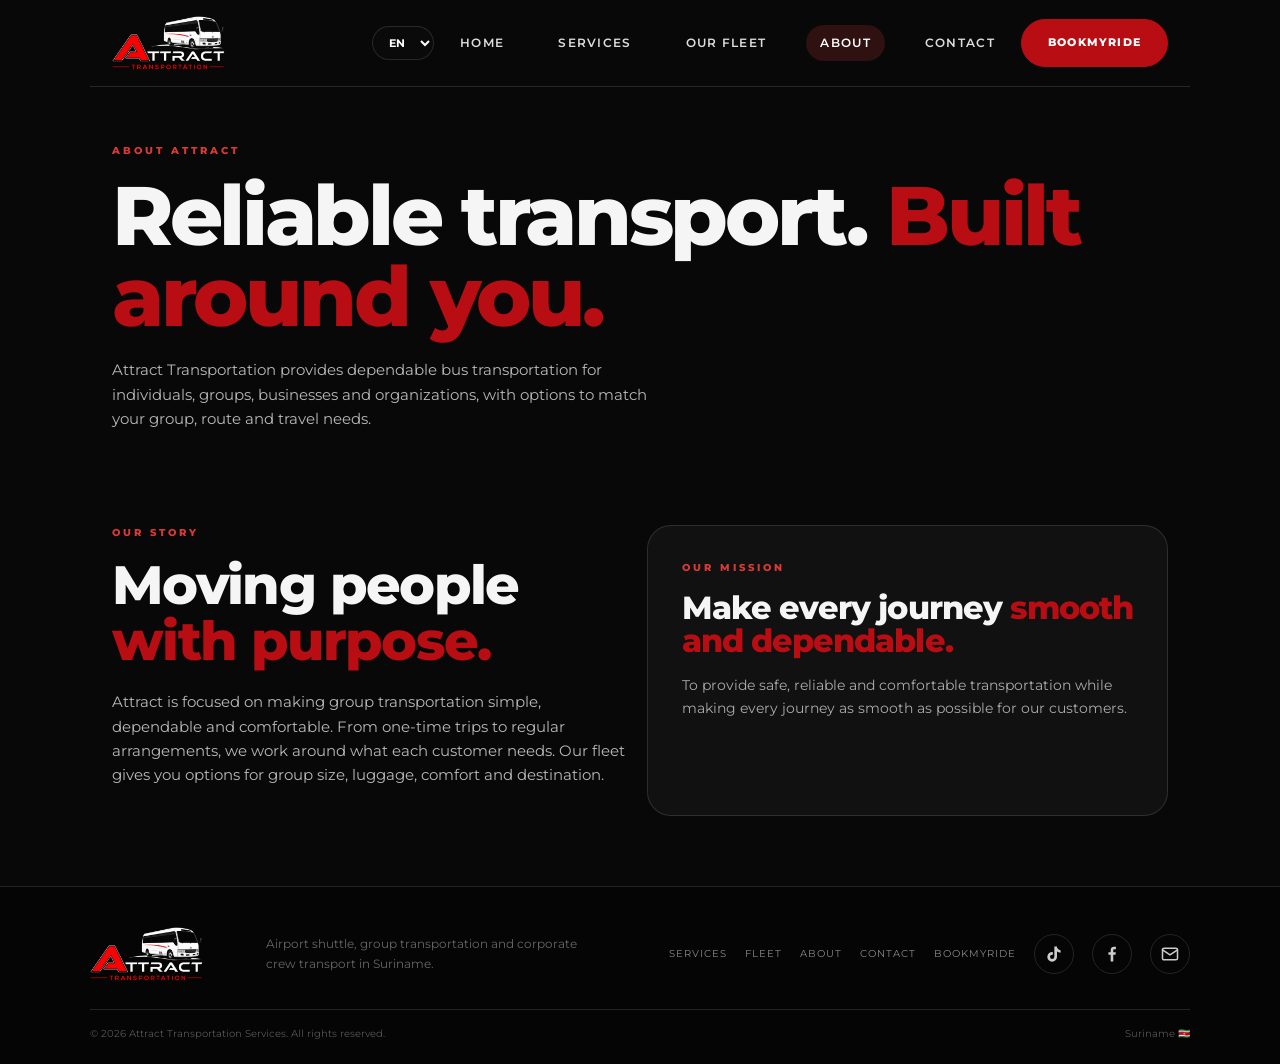
==== commit 250cb071: "Change logo image source in about.html" ====
--- a/about.html
+++ b/about.html
@@ -13,7 +13,7 @@
 </head>
 <body data-page="about">
 <header>
-<a class="logo" href="index.html" aria-label="Attract Transportation home"><img class="lg" src="images/logo.webp" alt="Attract Transportation" width="420" height="200"></a>
+<a class="logo" href="index.html" aria-label="Attract Transportation home"><img class="lg" src="logo.png" alt="Attract Transportation" width="420" height="200"></a>
 <select id="lang" aria-label="Language"><option value="en">EN</option><option value="nl">NL</option><option value="es">ES</option><option value="fr">FR</option></select>
 <button class="menu" id="menu" aria-label="Menu">☰</button>
 <nav id="nav">
@@ -35,7 +35,7 @@
 
 <footer>
 <div class="fm">
-<a class="logo" href="index.html" aria-label="Attract Transportation home"><img class="lg" src="images/logo.webp" alt="Attract Transportation" width="420" height="200"></a>
+<a class="logo" href="index.html" aria-label="Attract Transportation home"><img class="lg" src="logo.png" alt="Attract Transportation" width="420" height="200"></a>
 <p>Airport shuttle, group transportation and corporate crew transport in Suriname.</p>
 <div class="fl"><a href="index.html#services">Services</a><a href="fleet.html">Fleet</a><a href="about.html">About</a><a href="contact.html">Contact</a><a href="bookmyride.html">BookMyRide</a><a class="soc" href="https://www.tiktok.com/@attracttransportation" target="_blank" rel="noopener" aria-label="TikTok"><svg viewBox="0 0 24 24" aria-hidden="true"><path d="M16.6 5.8A4.3 4.3 0 0 1 15.5 3h-3.1v12.4a2.6 2.6 0 1 1-2.6-2.6c.3 0 .5 0 .8.1V9.7a5.8 5.8 0 1 0 5 5.7V9.1a7.4 7.4 0 0 0 4.3 1.4V7.4a4.3 4.3 0 0 1-3.3-1.6z"/></svg></a><a class="soc" href="https://www.facebook.com/attracttransportation" target="_blank" rel="noopener" aria-label="Facebook"><svg viewBox="0 0 24 24" aria-hidden="true"><path d="M13.5 21v-8h2.7l.4-3.2h-3.1V7.8c0-.9.3-1.5 1.6-1.5h1.6V3.4c-.3 0-1.3-.1-2.3-.1-2.4 0-4 1.4-4 4.1v2.4H7.7V13h2.7v8h3.1z"/></svg></a><a class="soc" href="mailto:ariefdoebrie@hotmail.com" aria-label="Email"><svg viewBox="0 0 24 24" aria-hidden="true" style="fill:none;stroke:currentColor;stroke-width:1.8;stroke-linecap:round;stroke-linejoin:round"><rect x="3" y="5" width="18" height="14" rx="2"/><path d="m3 7 9 6 9-6"/></svg></a></div>
 </div>
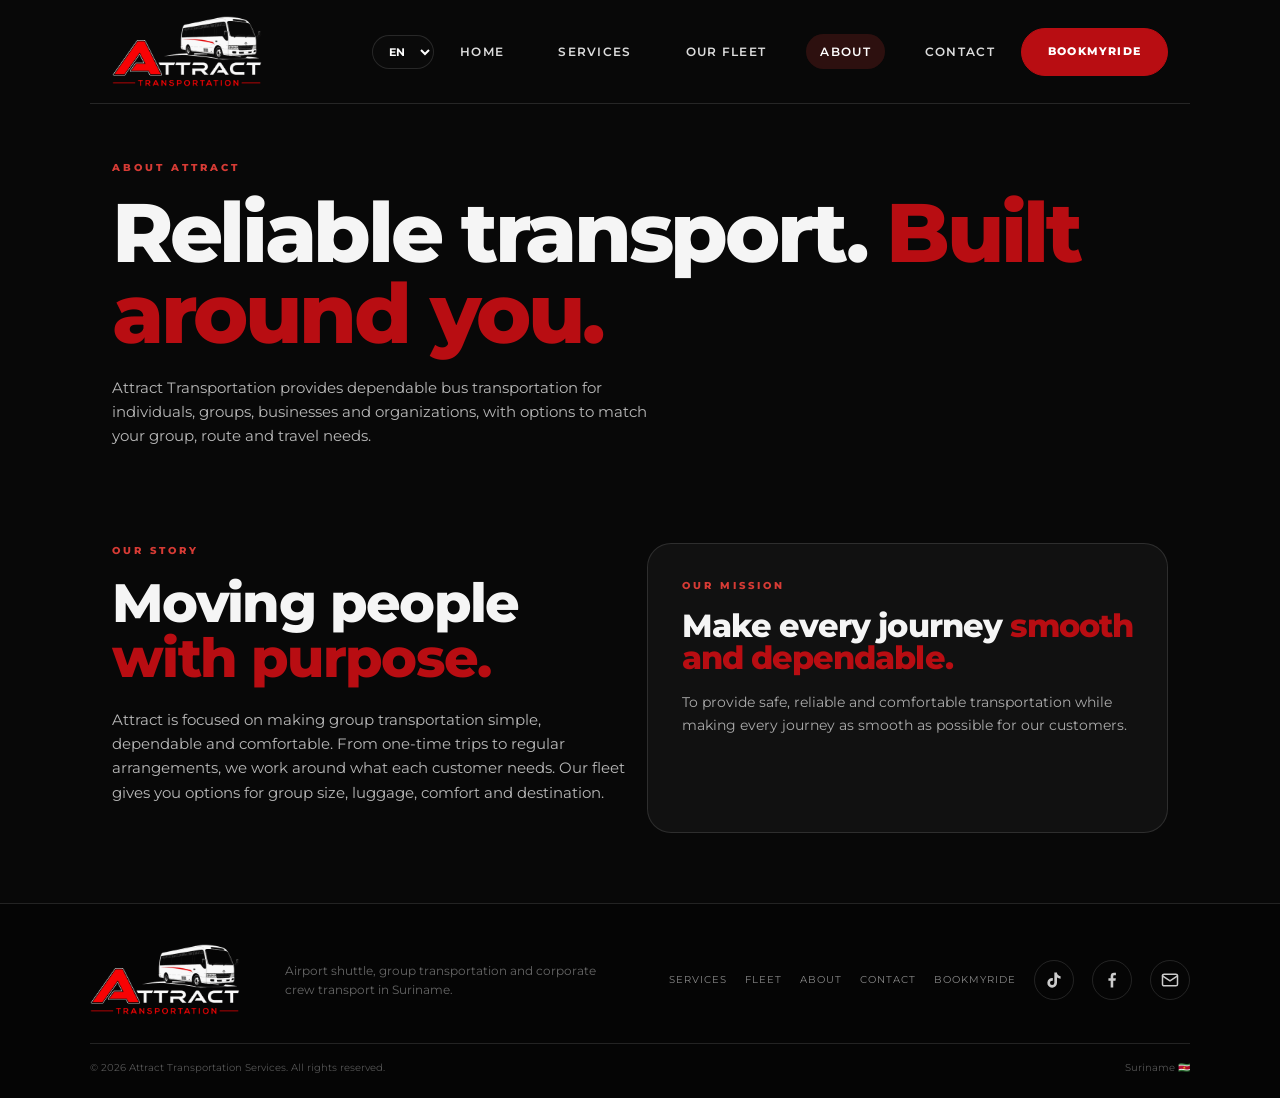
==== commit 0496cbea: "Add files via upload" ====
--- a/about.html
+++ b/about.html
@@ -5,13 +5,14 @@
 <meta name="viewport" content="width=device-width, initial-scale=1, viewport-fit=cover">
 <meta name="description" content="Learn about Attract Transportation and what we stand for.">
 <title>About | Attract Transportation</title>
-<link rel="icon" href="images/logo.webp">
+<link rel="icon" href="logo.png">
 <link rel="preconnect" href="https://fonts.googleapis.com">
 <link rel="preconnect" href="https://fonts.gstatic.com" crossorigin>
 <link href="https://fonts.googleapis.com/css2?family=Montserrat:wght@400;500;600;700;800&display=swap" rel="stylesheet">
 <link rel="stylesheet" href="style.css">
 </head>
 <body data-page="about">
+<div class="loader" aria-hidden="true"><div class="ring"></div><span>ATTRACT</span></div>
 <header>
 <a class="logo" href="index.html" aria-label="Attract Transportation home"><img class="lg" src="logo.png" alt="Attract Transportation" width="420" height="200"></a>
 <select id="lang" aria-label="Language"><option value="en">EN</option><option value="nl">NL</option><option value="es">ES</option><option value="fr">FR</option></select>
@@ -37,7 +38,7 @@
 <div class="fm">
 <a class="logo" href="index.html" aria-label="Attract Transportation home"><img class="lg" src="logo.png" alt="Attract Transportation" width="420" height="200"></a>
 <p>Airport shuttle, group transportation and corporate crew transport in Suriname.</p>
-<div class="fl"><a href="index.html#services">Services</a><a href="fleet.html">Fleet</a><a href="about.html">About</a><a href="contact.html">Contact</a><a href="bookmyride.html">BookMyRide</a><a class="soc" href="https://www.tiktok.com/@attracttransportation" target="_blank" rel="noopener" aria-label="TikTok"><svg viewBox="0 0 24 24" aria-hidden="true"><path d="M16.6 5.8A4.3 4.3 0 0 1 15.5 3h-3.1v12.4a2.6 2.6 0 1 1-2.6-2.6c.3 0 .5 0 .8.1V9.7a5.8 5.8 0 1 0 5 5.7V9.1a7.4 7.4 0 0 0 4.3 1.4V7.4a4.3 4.3 0 0 1-3.3-1.6z"/></svg></a><a class="soc" href="https://www.facebook.com/attracttransportation" target="_blank" rel="noopener" aria-label="Facebook"><svg viewBox="0 0 24 24" aria-hidden="true"><path d="M13.5 21v-8h2.7l.4-3.2h-3.1V7.8c0-.9.3-1.5 1.6-1.5h1.6V3.4c-.3 0-1.3-.1-2.3-.1-2.4 0-4 1.4-4 4.1v2.4H7.7V13h2.7v8h3.1z"/></svg></a><a class="soc" href="mailto:ariefdoebrie@hotmail.com" aria-label="Email"><svg viewBox="0 0 24 24" aria-hidden="true" style="fill:none;stroke:currentColor;stroke-width:1.8;stroke-linecap:round;stroke-linejoin:round"><rect x="3" y="5" width="18" height="14" rx="2"/><path d="m3 7 9 6 9-6"/></svg></a></div>
+<div class="fl"><a href="index.html#services">Services</a><a href="fleet.html">Fleet</a><a href="about.html">About</a><a href="contact.html">Contact</a><a href="bookmyride.html">BookMyRide</a><a class="soc" href="https://www.tiktok.com/@attract.transport" target="_blank" rel="noopener" aria-label="TikTok"><svg viewBox="0 0 24 24" aria-hidden="true"><path d="M16.6 5.8A4.3 4.3 0 0 1 15.5 3h-3.1v12.4a2.6 2.6 0 1 1-2.6-2.6c.3 0 .5 0 .8.1V9.7a5.8 5.8 0 1 0 5 5.7V9.1a7.4 7.4 0 0 0 4.3 1.4V7.4a4.3 4.3 0 0 1-3.3-1.6z"/></svg></a><a class="soc" href="https://www.facebook.com/attracttransportation" target="_blank" rel="noopener" aria-label="Facebook"><svg viewBox="0 0 24 24" aria-hidden="true"><path d="M13.5 21v-8h2.7l.4-3.2h-3.1V7.8c0-.9.3-1.5 1.6-1.5h1.6V3.4c-.3 0-1.3-.1-2.3-.1-2.4 0-4 1.4-4 4.1v2.4H7.7V13h2.7v8h3.1z"/></svg></a><a class="soc" href="mailto:ariefdoebrie@hotmail.com" aria-label="Email"><svg viewBox="0 0 24 24" aria-hidden="true" style="fill:none;stroke:currentColor;stroke-width:1.8;stroke-linecap:round;stroke-linejoin:round"><rect x="3" y="5" width="18" height="14" rx="2"/><path d="m3 7 9 6 9-6"/></svg></a></div>
 </div>
 <div class="fb"><span>© <span id="y"></span> Attract Transportation Services. All rights reserved.</span><span>Suriname 🇸🇷</span></div>
 </footer>
--- a/style.css
+++ b/style.css
@@ -115,3 +115,65 @@
 .fl{display:flex;gap:18px;flex-wrap:wrap;margin-left:auto;font-size:10px;text-transform:uppercase;letter-spacing:1px;color:#888}
 .fl a:hover{color:#fff}
 .fb{max-width:1100px;margin:0 auto;border-top:1px solid var(--line);padding-top:16px;display:flex;justify-content:space-between;gap:10px;flex-wrap:wrap;color:#555;font-size:10px}
+
+/* ---- phone fixes: logo shape, full-width content, form fields ---- */
+html,body{overflow-x:hidden;max-width:100%}
+.logo{flex-shrink:0}
+.logo img{display:block;width:150px;height:auto;max-width:none;aspect-ratio:21/10}
+#lang,.menu{flex-shrink:0}
+.g>*,form>*{min-width:0}
+input,select,textarea{min-width:0;max-width:100%}
+input[type=date],input[type=time]{-webkit-appearance:none;appearance:none;display:block;min-height:48px}
+@media(max-width:640px){
+ .logo img,.fm .logo img{width:clamp(112px,34vw,150px);height:auto}
+ .fm .logo img{width:150px}
+ .wrap{padding:0 14px}
+ .hero,.pg{padding-left:0;padding-right:0}
+ header{padding:12px 14px}
+ .card{padding:18px}.panelbox{padding:18px}form{padding:16px}
+ .cta{width:calc(100% - 28px);padding:36px 16px}
+ footer{padding-left:14px;padding-right:14px}
+}
+.logo img{object-fit:contain}.hero-img{object-fit:contain}
+
+/* ---- animations ---- */
+@keyframes pageIn{from{opacity:0}to{opacity:1}}
+@keyframes spin{to{transform:rotate(360deg)}}
+@keyframes loaderOut{to{opacity:0;visibility:hidden;pointer-events:none}}
+@keyframes scroll{to{transform:translateX(-50%)}}
+@keyframes pulse{0%{box-shadow:0 0 0 0 rgba(214,59,53,.55)}70%{box-shadow:0 0 0 14px rgba(214,59,53,0)}100%{box-shadow:0 0 0 0 rgba(214,59,53,0)}}
+@keyframes slideIn{from{opacity:0;transform:translateX(60px)}to{opacity:1;transform:none}}
+@keyframes floaty{from{transform:translateY(0)}to{transform:translateY(-10px)}}
+@keyframes glow{from{opacity:.45;transform:scale(1)}to{opacity:.9;transform:scale(1.15)}}
+body{animation:pageIn .5s ease both}
+.loader{position:fixed;inset:0;z-index:100;background:#080808;display:grid;place-content:center;justify-items:center;gap:18px;animation:loaderOut .35s ease .6s forwards}
+.loader .ring{width:56px;height:56px;border-radius:50%;border:3px solid rgba(255,255,255,.12);border-top-color:var(--red2);animation:spin .8s linear infinite}
+.loader span{font-weight:800;letter-spacing:6px;font-size:13px}
+.hero{position:relative;overflow:hidden}
+.hero:before{content:"";position:absolute;right:-10%;top:-10%;width:60%;height:120%;background:radial-gradient(circle,rgba(214,59,53,.28),transparent 62%);animation:glow 5s ease-in-out infinite alternate;pointer-events:none}
+.hero .wrap{position:relative}
+.hero-img{animation:slideIn .9s ease .3s both,floaty 4.5s ease-in-out 1.2s infinite alternate}
+.cta-h{animation:pulse 2.4s infinite}
+.ticker{overflow:hidden;border-top:1px solid var(--line);border-bottom:1px solid var(--line);background:#0b0b0b;padding:14px 0}
+.ticker-track{display:flex;width:max-content;animation:scroll 32s linear infinite}
+.ticker-track span{padding:0 28px;font-size:11px;font-weight:800;letter-spacing:3px;color:#cfcfcf;white-space:nowrap}
+.ticker-track span:nth-child(odd){color:var(--red2)}
+.reveal{opacity:0;transform:translateY(28px);transition:opacity .7s ease,transform .7s ease}
+.reveal.in{opacity:1;transform:none}
+.card{transition:transform .3s,border-color .3s,box-shadow .3s}
+.card:hover{transform:translateY(-6px);box-shadow:0 14px 34px rgba(184,13,18,.22)}
+.ic{transition:transform .3s}.card:hover .ic{transform:scale(1.12) rotate(-6deg)}
+.btn{position:relative;overflow:hidden}
+.btn:after{content:"";position:absolute;top:0;left:-120%;width:60%;height:100%;background:linear-gradient(100deg,transparent,rgba(255,255,255,.35),transparent);transform:skewX(-20deg);transition:left .6s;pointer-events:none}
+.btn:hover:after{left:130%}
+@media(prefers-reduced-motion:reduce){*,*:before,*:after{animation:none!important;transition:none!important}.reveal{opacity:1;transform:none}.loader{display:none}}
+
+/* ---- booking form in sections ---- */
+#f{display:flex;flex-direction:column;gap:16px;background:none;border:0;border-radius:0;padding:0}
+.fsec{background:var(--panel);border:1px solid var(--line);border-radius:24px;padding:24px}
+.fh{display:flex;align-items:center;gap:12px;margin-bottom:18px}
+.fh b{flex:none;width:32px;height:32px;border-radius:50%;background:var(--red);display:grid;place-items:center;font-size:14px}
+.fh h3{font-size:1.15rem}
+.fgrid{display:grid;gap:14px;grid-template-columns:repeat(2,minmax(0,1fr))}
+.fgrid .wide{grid-column:1/-1}
+@media(max-width:640px){.fsec{padding:18px}.fgrid{grid-template-columns:minmax(0,1fr)}}
